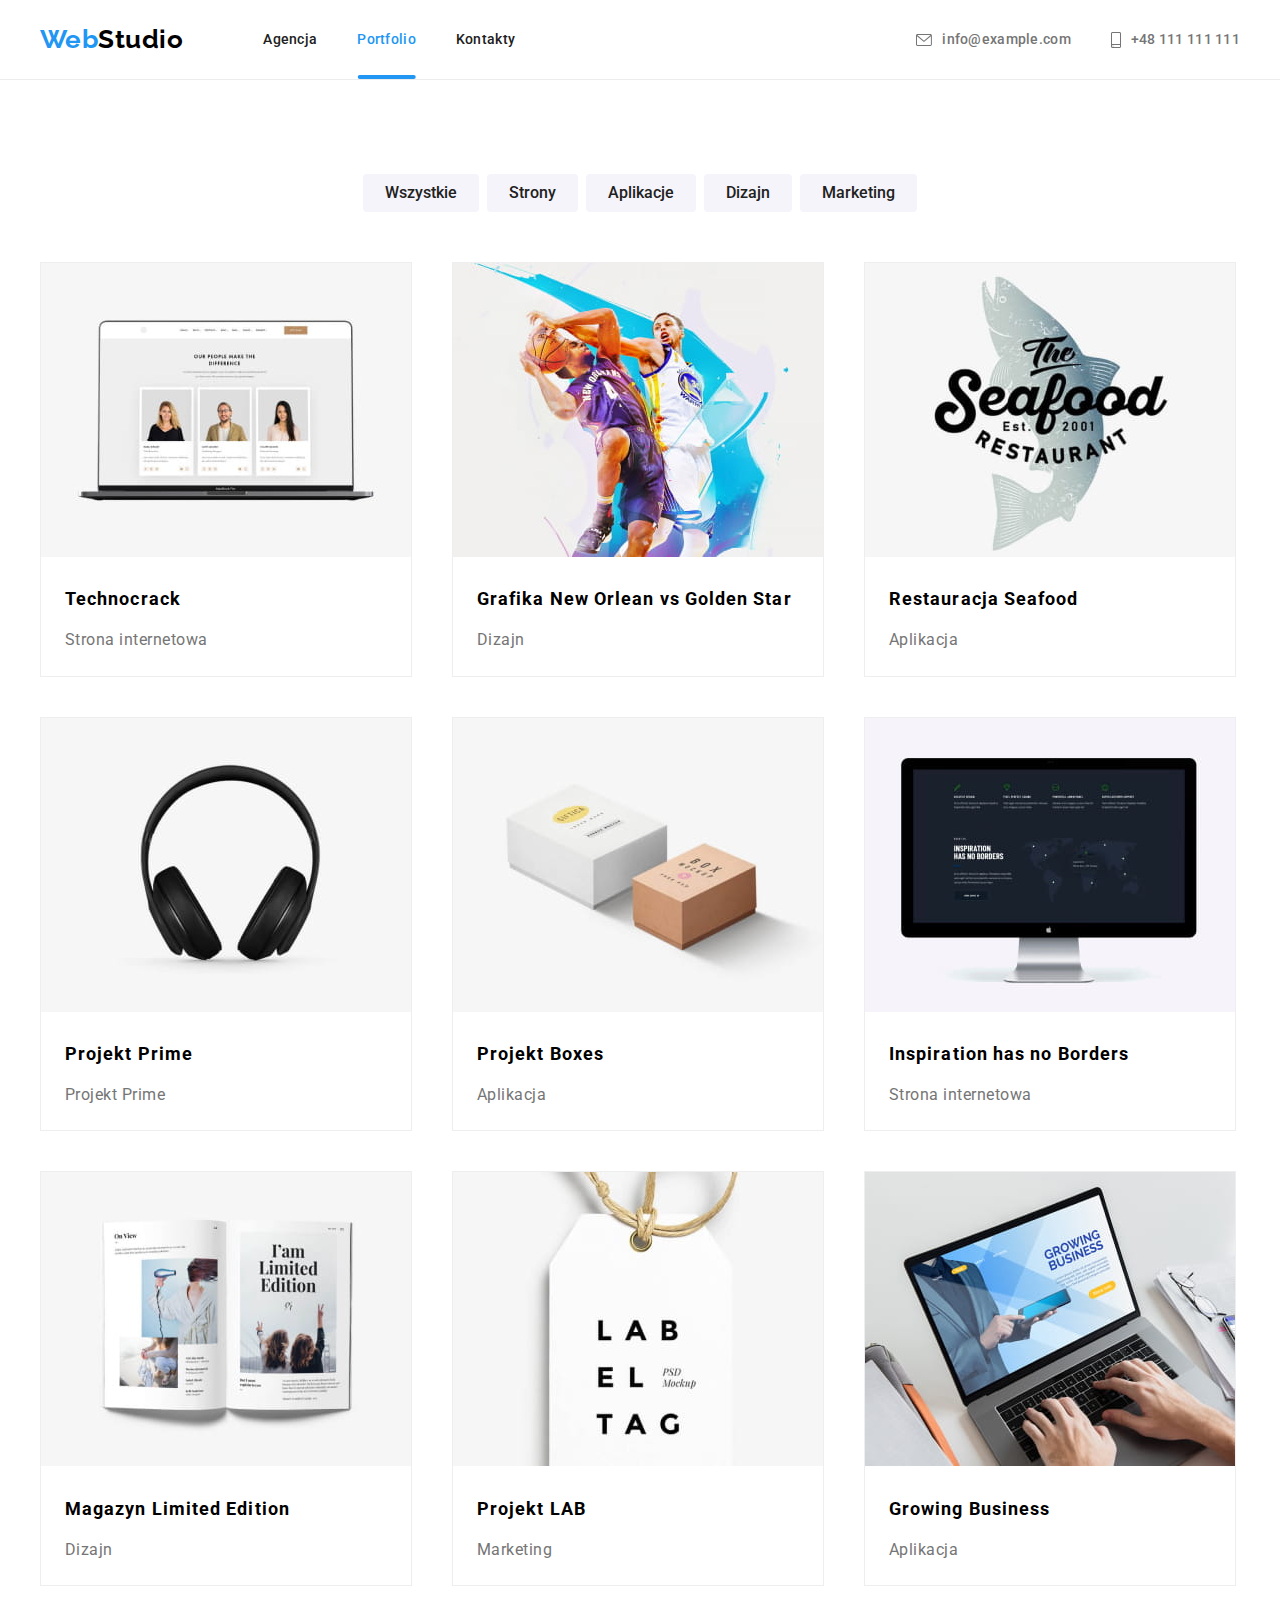
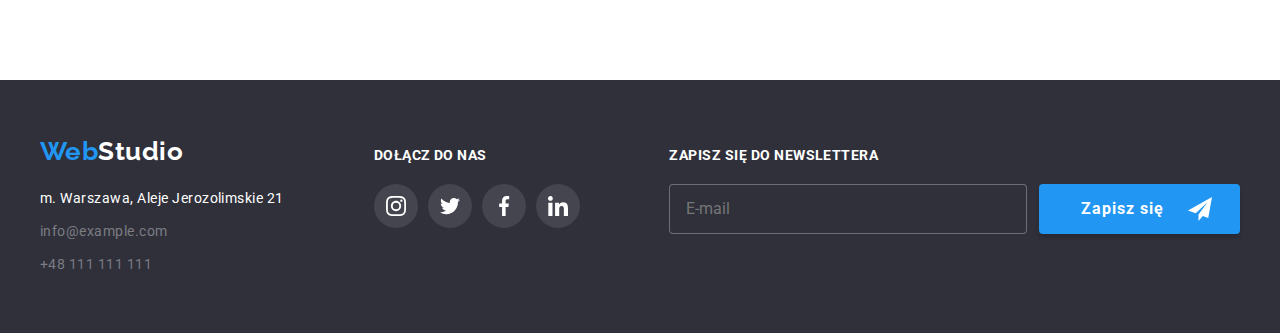
==== portfolio.html @ 1d3eb3fa "Update portfolio.html" ====
<!DOCTYPE html>
<html lang="pl">
  <head>
    <meta charset="UTF-8" />
    <meta http-equiv="X-UA-Compatible" content="IE=edge" />
    <meta name="viewport" content="width=device-width, initial-scale=1.0" />
    <meta name="description" content="Zadanie domowe studentów #2" />
    <link rel="preconnect" href="https://fonts.googleapis.com" />
    <link rel="preconnect" href="https://fonts.gstatic.com" crossorigin />
    <link
      href="https://fonts.googleapis.com/css2?family=Raleway:wght@700&family=Roboto:wght@400;500;700;900&display=swap"
      rel="stylesheet"
    />
    <link rel="stylesheet" href="./css/modern-normalize.min.css" />
    <link rel="stylesheet" href="./css/styles.css" />
    <title>WebStudio - portfolio</title>
  </head>
  <body>
    <!-- logo, menu, contacts -->
    <header>
      <div class="container header">
        <nav class="header__nav">
          <a href="./index.html" class="logo">Web<span class="logo--dark">Studio</span></a>
          <ul class="header__menu">
            <li>
              <a class="header__link" href="./index.html">Agencja</a>
            </li>
            <li>
              <a class="header__link--active" href="#">Portfolio</a>
            </li>
            <li>
              <a class="header__link" href="./">Kontakty</a>
            </li>
          </ul>
        </nav>
        <ul class="header__contacts">
          <li>
            <a class="contact" href="mailto:example@gmail.com">
              <svg class="contact__icon" width="16" height="12">
                <use href="./images/icons.svg#icon-envelope"></use>
              </svg>
              info@example.com
            </a>
          </li>
          <li>
            <a class="contact" href="tel:+48111111111">
              <svg class="contact__icon" width="10" height="16">
                <use href="./images/icons.svg#icon-smartphone"></use>
              </svg>
              +48 111 111 111
            </a>
          </li>
        </ul>
      </div>
    </header>
    <!-- achievements -->
    <main class="top-line">
      <!-- selection buttons -->
      <section class="section">
        <div class="container">
          <ul class="selection-btns">
            <li><button class="btn-filter" type="button">Wszystkie</button></li>
            <li><button class="btn-filter" type="button">Strony</button></li>
            <li><button class="btn-filter" type="button">Aplikacje</button></li>
            <li><button class="btn-filter" type="button">Dizajn</button></li>
            <li><button class="btn-filter" type="button">Marketing</button></li>
          </ul>
          <!-- achievements -->
          <ul class="achievements">
            <li class="achieve-card">
              <div class="achieve-box">
                <article class="achieve-overlay achieve-overlay-text">
                  Technocrack jest popularną platformą wykorzystywaną do rozpowszechniania
                  koronawirusa. Firmy wykorzystują tę platformę do celów szpiegowskich i ataków na
                  niezabezpieczone serwery konkurencji
                </article>
              </div>
              <img
                src="./images/project_01.jpg"
                alt="Technocrack - website"
                width="370"
                height="294"
              />
              <h3>Technocrack</h3>
              <p>Strona internetowa</p>
            </li>
            <li class="achieve-card">
              <div class="achieve-box">
                <article class="achieve-overlay achieve-overlay-text">
                  Technocrack jest popularną platformą wykorzystywaną do rozpowszechniania
                  koronawirusa. Firmy wykorzystują tę platformę do celów szpiegowskich i ataków na
                  niezabezpieczone serwery konkurencji
                </article>
              </div>
              <img
                src="./images/project_02.jpg"
                alt="New Orlean vs Golden Star - design"
                width="370"
                height="294"
              />
              <h3>Grafika New Orlean vs Golden Star</h3>
              <p>Dizajn</p>
            </li>
            <li class="achieve-card">
              <div class="achieve-box">
                <article class="achieve-overlay achieve-overlay-text">
                  Technocrack jest popularną platformą wykorzystywaną do rozpowszechniania
                  koronawirusa. Firmy wykorzystują tę platformę do celów szpiegowskich i ataków na
                  niezabezpieczone serwery konkurencji
                </article>
              </div>
              <img
                src="./images/project_03.jpg"
                alt="Seafood Restaurant - application"
                width="370"
                height="294"
              />
              <h3>Restauracja Seafood</h3>
              <p>Aplikacja</p>
            </li>
            <li class="achieve-card">
              <div class="achieve-box">
                <article class="achieve-overlay achieve-overlay-text">
                  Technocrack jest popularną platformą wykorzystywaną do rozpowszechniania
                  koronawirusa. Firmy wykorzystują tę platformę do celów szpiegowskich i ataków na
                  niezabezpieczone serwery konkurencji
                </article>
              </div>
              <img src="./images/project_04.jpg" alt="Project Prime" width="370" height="294" />
              <h3>Projekt Prime</h3>
              <p>Projekt Prime</p>
            </li>
            <li class="achieve-card">
              <div class="achieve-box">
                <article class="achieve-overlay achieve-overlay-text">
                  Technocrack jest popularną platformą wykorzystywaną do rozpowszechniania
                  koronawirusa. Firmy wykorzystują tę platformę do celów szpiegowskich i ataków na
                  niezabezpieczone serwery konkurencji
                </article>
              </div>
              <img
                src="./images/project_05.jpg"
                alt="Project Boxes - application"
                width="370"
                height="294"
              />
              <h3>Projekt Boxes</h3>
              <p>Aplikacja</p>
            </li>
            <li class="achieve-card">
              <div class="achieve-box">
                <article class="achieve-overlay achieve-overlay-text">
                  Technocrack jest popularną platformą wykorzystywaną do rozpowszechniania
                  koronawirusa. Firmy wykorzystują tę platformę do celów szpiegowskich i ataków na
                  niezabezpieczone serwery konkurencji
                </article>
              </div>
              <img
                src="./images/project_06.jpg"
                alt="Inspiration has no Borders - website"
                width="370"
                height="294"
              />
              <h3>Inspiration has no Borders</h3>
              <p>Strona internetowa</p>
            </li>
            <li class="achieve-card">
              <div class="achieve-box">
                <article class="achieve-overlay achieve-overlay-text">
                  Technocrack jest popularną platformą wykorzystywaną do rozpowszechniania
                  koronawirusa. Firmy wykorzystują tę platformę do celów szpiegowskich i ataków na
                  niezabezpieczone serwery konkurencji
                </article>
              </div>
              <img
                src="./images/project_07.jpg"
                alt="Limited Edition Magazine - design"
                width="370"
                height="294"
              />
              <h3>Magazyn Limited Edition</h3>
              <p>Dizajn</p>
            </li>
            <li class="achieve-card">
              <div class="achieve-box">
                <article class="achieve-overlay achieve-overlay-text">
                  Technocrack jest popularną platformą wykorzystywaną do rozpowszechniania
                  koronawirusa. Firmy wykorzystują tę platformę do celów szpiegowskich i ataków na
                  niezabezpieczone serwery konkurencji
                </article>
              </div>
              <img
                src="./images/project_08.jpg"
                alt="Project LAB - marketing"
                width="370"
                height="294"
              />
              <h3>Projekt LAB</h3>
              <p>Marketing</p>
            </li>
            <li class="achieve-card">
              <div class="achieve-box">
                <article class="achieve-overlay achieve-overlay-text">
                  Technocrack jest popularną platformą wykorzystywaną do rozpowszechniania
                  koronawirusa. Firmy wykorzystują tę platformę do celów szpiegowskich i ataków na
                  niezabezpieczone serwery konkurencji
                </article>
              </div>
              <img
                src="./images/project_09.jpg"
                alt="Growing Business - application"
                width="370"
                height="294"
              />
              <h3>Growing Business</h3>
              <p>Aplikacja</p>
            </li>
          </ul>
        </div>
      </section>
    </main>
    <!-- footer -->
    <footer class="dark-bg">
      <div class="container footer-wrapper">
        <div>
          <a href="./index.html" class="logo">Web<span class="logo--light">Studio</span></a>
          <address>
            <ul class="addr">
              <li>m. Warszawa, Aleje Jerozolimskie 21</li>
              <li>
                <a href="mailto:example@gmail.com"
                  ><span style="color: #ffffff60">info@example.com</span></a
                >
              </li>
              <li>
                <a href="tel:+48111111111"><span style="color: #ffffff60">+48 111 111 111</span></a>
              </li>
            </ul>
          </address>
        </div>
        <div>
          <h3>Dołącz do nas</h3>
          <ul class="footer-social">
            <li>
              <svg class="footer-icon-social" width="44" height="44" viewBox="0 0 20 32">
                <use href="./images/icons.svg#icon-instagram" />
              </svg>
            </li>
            <li>
              <svg class="footer-icon-social" width="44" height="44" viewBox="0 0 20 32">
                <use href="./images/icons.svg#icon-twitter" />
              </svg>
            </li>
            <li>
              <svg class="footer-icon-social" width="44" height="44" viewBox="0 0 20 32">
                <use href="./images/icons.svg#icon-facebook" />
              </svg>
            </li>
            <li>
              <svg class="footer-icon-social" width="44" height="44" viewBox="0 0 20 32">
                <use href="./images/icons.svg#icon-linkedin" />
              </svg>
            </li>
          </ul>
        </div>
        <div>
          <h3>Zapisz się do newslettera</h3>
          <form name="nslt_form" autocomplete="off" class="footer-nslt" novalidate>
            <label>
              <input type="email" class="footer-nslt-inp" placeholder="E-mail" />
            </label>
            <button type="submit" class="btn-nslt">
              Zapisz się
              <svg class="footer-icon-send" width="24" height="24">
                <use href="./images/icons.svg#icon-send" />
              </svg>
            </button>
          </form>
        </div>
      </div>
    </footer>
    <script src="./js/modal.js"></script>
  </body>
</html>
---- css/styles.css ----
/* pseudoclass :root global variables */

:root {
  --color-primary: #212121;
  --color-secondary: #2196f3;
  --color-tertiary: #afb1b8;
  --color-light: #ffffff;
  --color-medium: #757575;
  --color-dark: #000000;
  --color-border-primary: #ececec;
  --color-bgcolor-light: #f5f4fa;
  --color-bgcolor-dark: #2f303a;
  --hover-transition: 250ms cubic-bezier(0.4, 0, 0.2, 1);
  --active-transition: 100ms cubic-bezier(0.4, 0, 0.2, 1);
  --shadow-transition: box-shadow 0.15s ease-in;
  --font-family-primary: 'Roboto', sans-serif;
  --font-family-secondary: 'Raleway', sans-serif;
}
* {
  margin: 0;
}
ul {
  list-style: none;
  padding-inline-start: 0px;
}
a {
  text-decoration: none;
  color: var(--color-secondary);
}
p {
  color: var(--color-medium);
}
body {
  font-family: var(--font-family-primary);
  background-color: var(--color-light);
  letter-spacing: 0.03em;
}
input {
  border: none;
  outline: none;
}

.container {
  max-width: 1200px;
  width: 100%;
  margin: 0 auto;
}
.section {
  padding: 94px 0;
}
.section h2 {
  font-family: var(--font-family-primary);
  font-size: 36px;
  font-weight: 700;
  line-height: 1.2;
  text-align: center;
}

/* header */

.header {
  display: flex;
  align-items: center;
  justify-content: space-between;
  padding: 24px 0; /* calculated padding */
}
.header__nav {
  display: flex;
  align-items: center; /* needed for centering 'nav' items to 'logo' */
  background-color: var(--color-light);
}
.logo {
  font-family: var(--font-family-secondary), sans-serif;
  padding-right: 80px;
  font-size: 26px;
  font-weight: 700;
  line-height: 1.2;
}
.logo--light {
  color: var(--color-light);
}
.logo--dark {
  color: var(--color-dark);
}
.header__menu {
  display: flex;
  gap: 40px;
}
.header__link,
.header__link--active {
  position: relative;
  padding-bottom: 32px;
  color: var(--color-primary);
  transition: var(--hover-transition);
}
.header__link--active {
  color: var(--color-secondary);
}
.header__link::after,
.header__link--active::after {
  content: '';
  position: absolute;
  width: 0;
  height: 4px;
  left: 50%;
  bottom: 0;
  background-color: var(--color-secondary);
  border-radius: 2px;
  transform: translate(-50%, 0);
  transition: var(--hover-transition);
}
.header__link:hover,
.header__link:focus,
.contact:hover {
  color: var(--color-secondary);
  fill: currentColor;
}
.header__link:hover::after,
.header__link:focus::after {
  width: 100%;
}
.header__link--active::after {
  width: 100%;
  transition-property: none;
}
.header__contacts {
  display: flex;
  gap: 40px;
}
.contact {
  display: flex;
  align-items: center;
  color: var(--color-medium);
  fill: currentColor;
  transition: var(--hover-transition);
}
.contact__icon {
  margin-right: 10px;
}
.header__menu,
.header__contacts {
  font-size: 14px;
  font-weight: 500;
  line-height: 1.2;
  letter-spacing: 0.02em;
}

/* main */

.top-line {
  border-top: 1px solid var(--color-border-primary);
}
.section-slogan {
  padding: 200px 0;
  text-align: center;
  background-image: linear-gradient(rgba(47, 48, 58, 0.4), rgba(47, 48, 58, 0.4)),
    url('../images/team.jpg');
  background-repeat: no-repeat;
  background-position: 50% 50%;
  background-color: var(--color-bgcolor-dark);
}
.section-slogan h1 {
  font-family: var(--font-family-primary);
  font-size: 44px;
  font-weight: 900;
  line-height: 1.36;
  letter-spacing: 0.06em;
  color: var(--color-light);
  text-transform: uppercase;
}
.btn-slogan,
.btn-nslt,
.data-subm-btn {
  cursor: pointer;
  color: var(--color-light);
  background-color: var(--color-secondary);
  font-weight: 700;
  line-height: 1.9;
  letter-spacing: 0.06em;
  border: none;
  box-shadow: 0px 4px 4px rgba(0, 0, 0, 0.15);
  border-radius: 4px;
}
.btn-slogan {
  padding: 10px 41px;
  margin-top: 30px;
}
.section-infos {
  padding-bottom: 0;
}
.infos {
  display: flex;
  gap: 30px;
}
.rect-infos {
  display: inline-flex;
  align-items: center;
  justify-content: center;
  width: 270px;
  height: 120px;
  background-color: var(--color-bgcolor-light);
  border-radius: 4px;
  margin-bottom: 30px;
}
.icon-infos {
  width: 70px;
  height: 70px;
}
.infos h3 {
  font-family: var(--font-family-primary);
  font-size: 14px;
  font-weight: 700;
  line-height: 1.1;
  text-transform: uppercase;
}
.infos p {
  font-size: 14px;
  line-height: 1.7;
  padding-top: 10px;
}
.activities,
.customers {
  display: flex;
  justify-content: space-between;
  padding-top: 50px;
}
.activ-img {
  position: relative;
  display: inline-flex;
}
.activ-img-title {
  position: absolute;
  left: 0;
  right: 0;
  bottom: 0;
  background-color: rgba(47, 48, 58, 0.8);
  padding: 27px 82px;
}
.activ-img-title h3 {
  font-family: var(--font-family-primary);
  font-size: 14px;
  font-weight: 700;
  line-height: 1.1;
  color: var(--color-light);
  text-align: center;
  text-transform: uppercase;
}
.section-team {
  background-color: var(--color-bgcolor-light);
}
.team {
  display: flex;
  justify-content: space-between;
  line-height: 1.2;
  text-align: center;
  padding-top: 50px;
}
.team-card {
  height: 428px;
  background-color: var(--color-light);
  box-shadow: 0px 1px 3px rgba(0, 0, 0, 0.12), 0px 1px 1px rgba(0, 0, 0, 0.14),
    0px 2px 1px rgba(0, 0, 0, 0.2);
  border-radius: 0px 0px 4px 4px;
}
.team h3 {
  font-weight: 500;
  line-height: 1.2;
  padding-top: 30px;
  text-transform: none;
}
.team p {
  padding-top: 10px;
}
.team-social {
  display: flex;
  align-items: center;
  justify-content: space-between;
  padding: 16px 32px 30px 32px;
}
.icon-social {
  cursor: pointer;
  fill: var(--color-tertiary);
  padding: 6px;
  border-radius: 50%;
  transition: var(--hover-transition);
}
.icon-social:hover {
  fill: var(--color-light);
  background-color: var(--color-secondary);
}
.rect-c {
  cursor: pointer;
  display: flex;
  align-items: center;
  width: 170px;
  height: 92px;
  border: 1px solid var(--color-tertiary);
  border-radius: 4px;
  background: var(--color-light);
  transition: var(--hover-transition);
}
.rect-c:hover,
.rect-c:focus {
  border-color: var(--color-secondary);
}
.icon-customer {
  padding-top: 2px;
  fill: var(--color-tertiary);
  transition: var(--hover-transition);
}
.icon-customer:hover,
.icon-customer:focus {
  fill: var(--color-secondary);
}
.dark-bg {
  padding: 56px 0;
  background-color: var(--color-bgcolor-dark);
}
/* footer */
.footer-wrapper {
  display: flex;
  justify-content: space-between;
}
.footer-wrapper h3 {
  font-family: var(--font-family-primary);
  font-size: 14px;
  font-weight: 700;
  line-height: 1.1;
  text-transform: uppercase;
  color: var(--color-light);
  padding-top: 12px;
}
.addr {
  color: var(--color-light);
  font-size: 14px;
  line-height: 1.7;
  font-style: normal;
  padding-top: 11px;
}
.addr li {
  padding-top: 9px;
}
.footer-social {
  display: flex;
  align-items: center;
  justify-content: space-between;
  padding-top: 20px;
  gap: 10px;
}
.footer-icon-social {
  cursor: pointer;
  fill: var(--color-light);
  background-color: rgba(255, 255, 255, 0.1);
  padding: 6px;
  border-radius: 50%;
  transition: var(--hover-transition);
}
.footer-icon-social:hover {
  fill: var(--color-light);
  background-color: var(--color-secondary);
}
.footer-nslt {
  display: inline-flex;
  align-items: center;
  justify-content: space-between;
  padding-top: 20px;
  gap: 12px;
}
.footer-nslt-inp {
  line-height: 1.3;
  color: rgba(255, 255, 255, 0.6);
  width: 358px; /* should be 369px for proper aligning in my project */
  height: 50px;
  padding-left: 16px;
  background-color: var(--color-bgcolor-dark);
  border: 1px solid rgba(255, 255, 255, 0.3);
  border-radius: 4px;
}
.footer-nslt-inp:focus {
  outline: none;
  border-color: rgba(255, 255, 255, 0.3);
}
.btn-nslt {
  display: inline-flex;
  flex-shrink: 0;
  align-items: center;
  justify-content: space-between;
  padding: 10px 28px 10px 42px;
  fill: var(--color-light);
}
.footer-icon-send {
  margin-left: 24px;
}
/* modal window */
.modal-backdrop {
  position: fixed;
  left: 0;
  top: 0;
  width: 100%;
  height: 100%;
  background-color: rgba(0, 0, 0, 0.2);
}
.modal-content {
  position: absolute;
  display: flex;
  top: 50%;
  left: 50%;
  width: 528px;
  min-height: 581px;
  background-color: var(--color-light);
  box-shadow: 0px 1px 3px rgba(0, 0, 0, 0.12), 0px 1px 1px rgba(0, 0, 0, 0.14),
    0px 2px 1px rgba(0, 0, 0, 0.2);
  border-radius: 4px;
  transform: translate(-50%, -50%);
}
.btn-modal-close {
  position: absolute;
  cursor: pointer;
  top: 8px;
  right: 8px;
  width: 30px;
  height: 30px;
  padding-top: 2px;
  border: 1px solid rgba(0, 0, 0, 0.1);
  border-radius: 50%;
  background-color: var(--color-light);
  fill: var(--color-dark);
  transition: var(--hover-transition);
}
.btn-modal-close:hover,
.btn-modal-close:focus {
  border-color: rgba(33, 150, 243, 0.2);
  fill: var(--color-secondary);
}
.is-hidden {
  opacity: 0;
  visibility: hidden;
  pointer-events: none;
}
/* form in modal */
.form-wrapper {
  width: 448px;
  margin: 2px 40px;
  padding: 32px 0;
  text-align: center;
}
.form-wrapper h4 {
  font-size: 20px;
  font-weight: 700;
  letter-spacing: 1.8;
  text-align: center;
  padding-bottom: 12px;
  color: var(--color-dark);
}
.form-label-box {
  display: flex;
  flex-direction: column;
  font-size: 12px;
  line-height: 1.2;
  letter-spacing: 0.01em;
  text-align: left;
  color: var(--color-medium);
  outline: none;
}
.data-label {
  display: inline-flex;
  align-items: center;
  padding: 11px 15px;
  margin: 4px 0 10px;
  border: 1px solid rgba(33, 33, 33, 0.2);
  border-radius: 4px;
}
.data-label,
.data-input {
  width: 448px;
}
.data-label:hover,
.data-comment:hover {
  border-color: var(--color-secondary);
  fill: var(--color-secondary);
  transition: var(--hover-transition);
}
.data-label:focus-within,
.data-input:focus-within,
.data-comment:focus {
  border-color: var(--color-secondary);
  fill: var(--color-secondary);
  transition: var(--hover-transition);
}
.data-input-icon {
  margin-right: 15px;
}
.form-p-label {
  text-align: left;
  padding-bottom: 12px;
  color: var(--color-medium);
}
.data-comment {
  resize: none;
  margin: 5px 0;
  padding: 12px 15px;
  border: 1px solid rgba(33, 33, 33, 0.2);
  border-radius: 4px;
}
.data-comment::placeholder {
  color: var(--color-medium);
  opacity: 0.5;
}
.data-checkbox-label {
  display: inline-flex;
  align-items: center;
  column-gap: 0.4rem;
  margin-top: 15px;
}
.data-checkbox-container {
  position: relative;
  display: inline-flex;
  flex: 0 0 auto;
  width: 16px;
  height: 16px;
  border-radius: 2px;
  transition: var(--shadow-transition);
}
.data-checkbox-input {
  position: absolute;
  width: 100%;
  height: 100%;
  clip: rect(1px 1px 1px 1px);
}
.data-checkbox {
  display: block;
  width: 100%;
  background-color: var(--color-light);
  border: 1px solid var(--color-medium);
  border-radius: 2px;
  cursor: pointer;
}
.data-checkbox-input:checked + .data-checkbox {
  border-color: var(--color-secondary);
  background-color: var(--color-secondary);
}
.data-checkbox-input:checked + .data-checkbox::after {
  border-color: var(--color-light);
}
.data-checkbox::after {
  content: '';
  position: absolute;
  display: block;
  left: 4px;
  top: 3px;
  width: 55%;
  height: 40%;
  transform: rotate(-52deg);
  border-width: 0 0 2px 2px;
  border-style: solid;
  border-color: transparent;
}
.data-checkbox:hover {
  box-shadow: 0 0 3px var(--color-medium);
  border-color: var(--color-secondary);
}
.data-agree {
  font-size: 14px;
  line-height: 1.7;
  margin-top: 3px;
  color: var(--color-medium);
}
.data-a {
  text-decoration: underline;
}
.data-subm-btn {
  width: 200px;
  text-align: center;
  padding: 10px 41px;
  margin-top: 30px;
}
.data-subm-btn:active {
  transform: translateY(4px) scale(0.98);
  box-shadow: 0px 2px 2px rgba(0, 0, 0, 0.15);
  transition: var(--active-transition);
}
/* portfolio */
.selection-btns {
  display: flex;
  justify-content: center;
  gap: 8px;
  padding-bottom: 50px;
}
.btn-filter {
  cursor: pointer;
  color: var(--color-primary);
  background-color: var(--color-bgcolor-light);
  font-weight: 500;
  line-height: 1.6;
  padding: 6px 22px;
  border: none;
  border-radius: 4px;
  transition: var(--hover-transition);
}
.btn-filter:hover,
.btn-filter:focus {
  color: var(--color-light);
  background-color: var(--color-secondary);
  box-shadow: 0px 3px 1px rgba(0, 0, 0, 0.1), 0px 1px 2px rgba(0, 0, 0, 0.08),
    0px 2px 2px rgba(0, 0, 0, 0.12);
}
.achievements {
  display: flex;
  flex-wrap: wrap;
  gap: 40px;
}
.achieve-card {
  position: relative;
  cursor: pointer;
  border: 1px solid #eeeeee;
  transition: var(--hover-transition);
}
.achieve-card:hover,
.achieve-card:focus {
  box-shadow: 0px 1px 1px rgba(0, 0, 0, 0.12), 0px 4px 4px rgba(0, 0, 0, 0.06),
    1px 4px 6px rgba(0, 0, 0, 0.16);
}
.achieve-card h3 {
  font-size: 18px;
  font-weight: 700;
  line-height: 2;
  letter-spacing: 0.06em;
  padding: 20px 24px 4px;
}
.achieve-card p {
  line-height: 1.9;
  padding: 4px 24px 20px;
}
.achieve-box {
  position: absolute;
  width: 370px;
  height: 294px;
  overflow: hidden;
}
.achieve-overlay {
  position: absolute;
  top: 0;
  left: 0;
  width: 100%;
  height: 100%;
  background-color: rgba(33, 150, 243, 0.9);
  transform: translateY(100%);
  transition: var(--hover-transition);
}
.achieve-overlay-text {
  font-size: 18px;
  font-weight: 400;
  line-height: 1.6;
  color: var(--color-light);
  padding: 49px 45px 49px 24px;
}
.achieve-card:hover .achieve-overlay {
  transform: translateY(0);
}
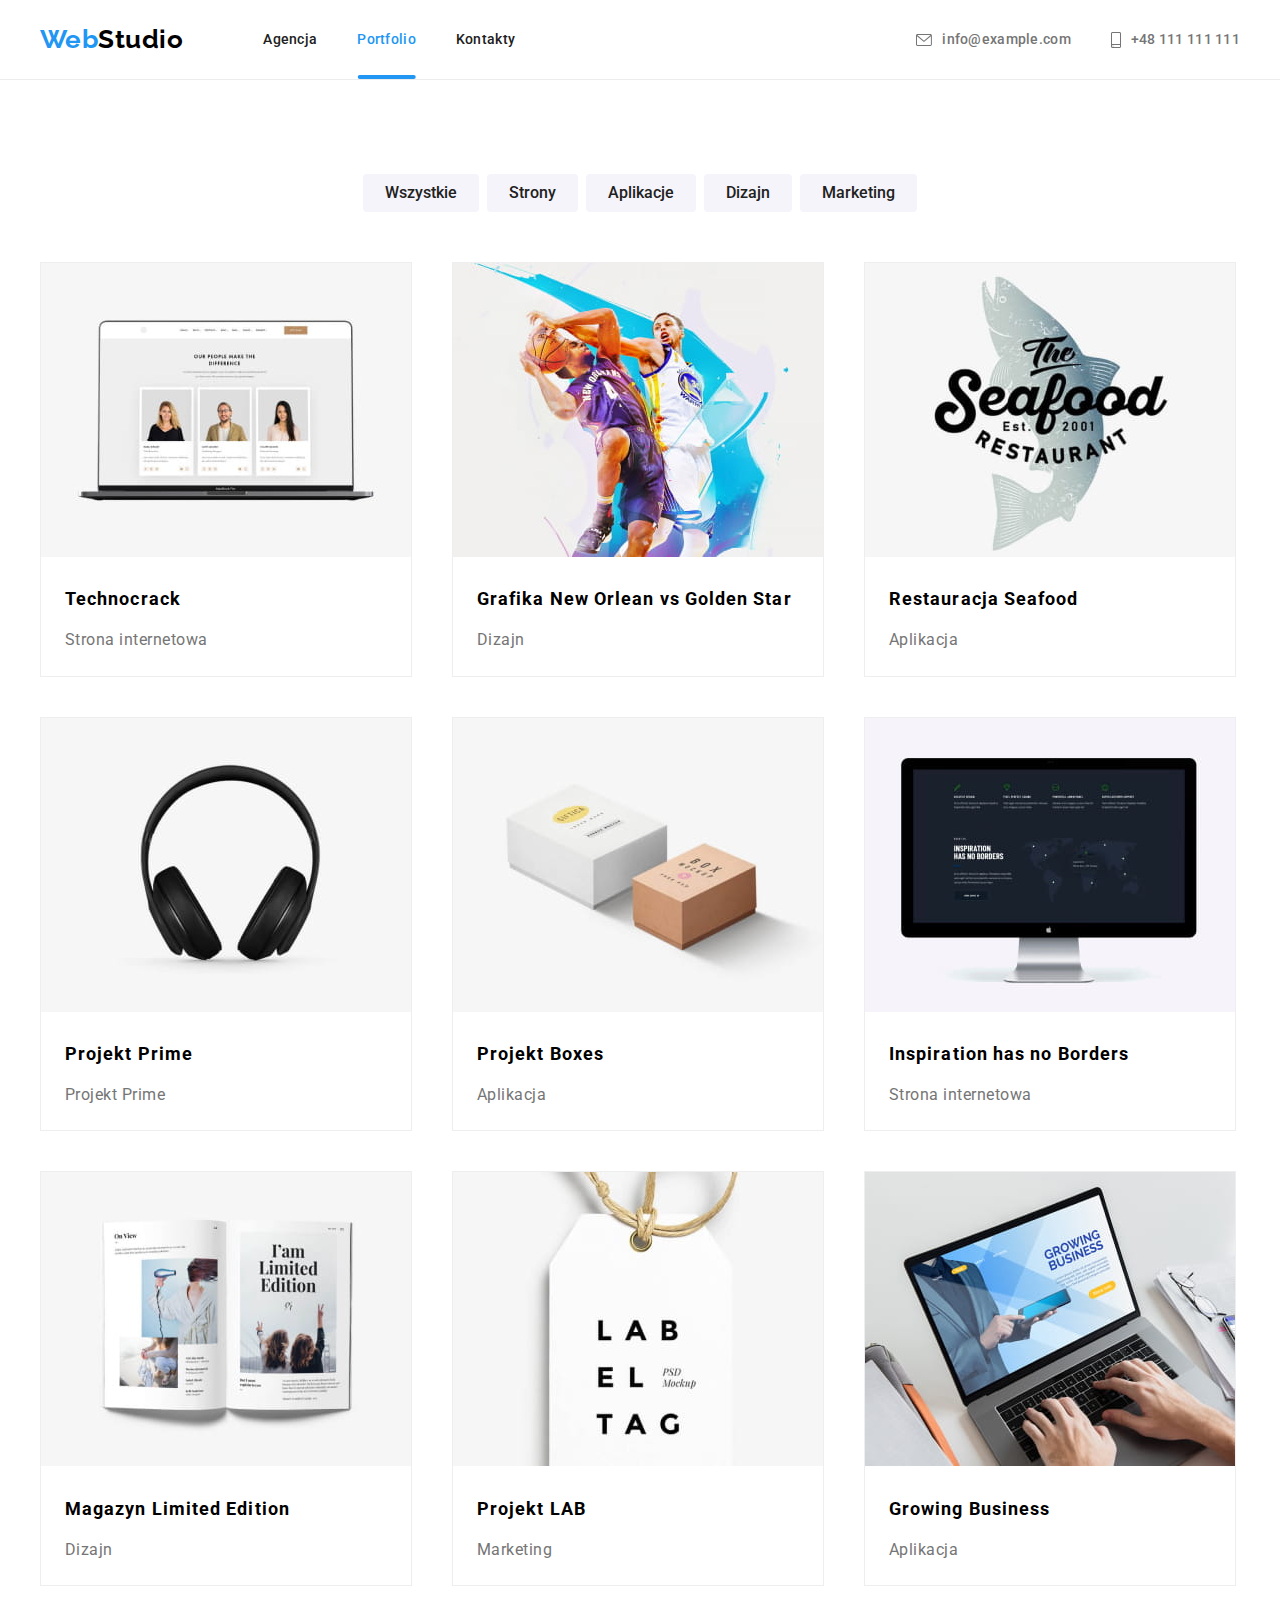
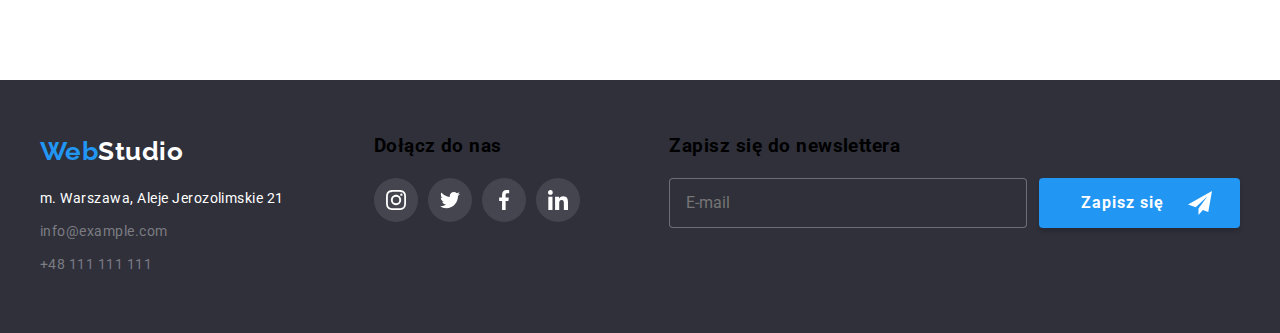
==== commit 9af0c62c: "BEM <h3> "portfolio.hrml" revision" ====
--- a/portfolio.html
+++ b/portfolio.html
@@ -18,22 +18,22 @@
   <body>
     <!-- logo, menu, contacts -->
     <header>
-      <div class="container header">
-        <nav class="header__nav">
+      <div class="container page-header">
+        <nav class="page-header__nav">
           <a href="./index.html" class="logo">Web<span class="logo--dark">Studio</span></a>
-          <ul class="header__menu">
-            <li>
-              <a class="header__link" href="./index.html">Agencja</a>
-            </li>
-            <li>
-              <a class="header__link--active" href="#">Portfolio</a>
-            </li>
-            <li>
-              <a class="header__link" href="./">Kontakty</a>
+          <ul class="page-header__menu">
+            <li>
+              <a class="page-header__link" href="./index.html">Agencja</a>
+            </li>
+            <li>
+              <a class="page-header__link--active" href="#">Portfolio</a>
+            </li>
+            <li>
+              <a class="page-header__link" href="#">Kontakty</a>
             </li>
           </ul>
         </nav>
-        <ul class="header__contacts">
+        <ul class="page-header__contacts">
           <li>
             <a class="contact" href="mailto:example@gmail.com">
               <svg class="contact__icon" width="16" height="12">
@@ -58,161 +58,161 @@
       <!-- selection buttons -->
       <section class="section">
         <div class="container">
-          <ul class="selection-btns">
-            <li><button class="btn-filter" type="button">Wszystkie</button></li>
-            <li><button class="btn-filter" type="button">Strony</button></li>
-            <li><button class="btn-filter" type="button">Aplikacje</button></li>
-            <li><button class="btn-filter" type="button">Dizajn</button></li>
-            <li><button class="btn-filter" type="button">Marketing</button></li>
+          <ul class="buttons">
+            <li><button class="buttons__filter" type="button">Wszystkie</button></li>
+            <li><button class="buttons__filter" type="button">Strony</button></li>
+            <li><button class="buttons__filter" type="button">Aplikacje</button></li>
+            <li><button class="buttons__filter" type="button">Dizajn</button></li>
+            <li><button class="buttons__filter" type="button">Marketing</button></li>
           </ul>
           <!-- achievements -->
           <ul class="achievements">
-            <li class="achieve-card">
-              <div class="achieve-box">
-                <article class="achieve-overlay achieve-overlay-text">
-                  Technocrack jest popularną platformą wykorzystywaną do rozpowszechniania
-                  koronawirusa. Firmy wykorzystują tę platformę do celów szpiegowskich i ataków na
-                  niezabezpieczone serwery konkurencji
-                </article>
-              </div>
+            <li class="achievements__card">
+              <figure class="achievements__box">
+                <figcaption class="achievements__overlay achievements__text">
+                  Technocrack jest popularną platformą wykorzystywaną do rozpowszechniania
+                  koronawirusa. Firmy wykorzystują tę platformę do celów szpiegowskich i ataków na
+                  niezabezpieczone serwery konkurencji
+                </figcaption>
+              </figure>
               <img
                 src="./images/project_01.jpg"
                 alt="Technocrack - website"
                 width="370"
                 height="294"
               />
-              <h3>Technocrack</h3>
+              <h3 class="achievements__title">Technocrack</h3>
               <p>Strona internetowa</p>
             </li>
-            <li class="achieve-card">
-              <div class="achieve-box">
-                <article class="achieve-overlay achieve-overlay-text">
-                  Technocrack jest popularną platformą wykorzystywaną do rozpowszechniania
-                  koronawirusa. Firmy wykorzystują tę platformę do celów szpiegowskich i ataków na
-                  niezabezpieczone serwery konkurencji
-                </article>
-              </div>
+            <li class="achievements__card">
+              <figure class="achievements__box">
+                <figcaption class="achievements__overlay achievements__text">
+                  Technocrack jest popularną platformą wykorzystywaną do rozpowszechniania
+                  koronawirusa. Firmy wykorzystują tę platformę do celów szpiegowskich i ataków na
+                  niezabezpieczone serwery konkurencji
+                </figcaption>
+              </figure>
               <img
                 src="./images/project_02.jpg"
                 alt="New Orlean vs Golden Star - design"
                 width="370"
                 height="294"
               />
-              <h3>Grafika New Orlean vs Golden Star</h3>
+              <h3 class="achievements__title">Grafika New Orlean vs Golden Star</h3>
               <p>Dizajn</p>
             </li>
-            <li class="achieve-card">
-              <div class="achieve-box">
-                <article class="achieve-overlay achieve-overlay-text">
-                  Technocrack jest popularną platformą wykorzystywaną do rozpowszechniania
-                  koronawirusa. Firmy wykorzystują tę platformę do celów szpiegowskich i ataków na
-                  niezabezpieczone serwery konkurencji
-                </article>
-              </div>
+            <li class="achievements__card">
+              <figure class="achievements__box">
+                <figcaption class="achievements__overlay achievements__text">
+                  Technocrack jest popularną platformą wykorzystywaną do rozpowszechniania
+                  koronawirusa. Firmy wykorzystują tę platformę do celów szpiegowskich i ataków na
+                  niezabezpieczone serwery konkurencji
+                </figcaption>
+              </figure>
               <img
                 src="./images/project_03.jpg"
                 alt="Seafood Restaurant - application"
                 width="370"
                 height="294"
               />
-              <h3>Restauracja Seafood</h3>
+              <h3 class="achievements__title">Restauracja Seafood</h3>
               <p>Aplikacja</p>
             </li>
-            <li class="achieve-card">
-              <div class="achieve-box">
-                <article class="achieve-overlay achieve-overlay-text">
-                  Technocrack jest popularną platformą wykorzystywaną do rozpowszechniania
-                  koronawirusa. Firmy wykorzystują tę platformę do celów szpiegowskich i ataków na
-                  niezabezpieczone serwery konkurencji
-                </article>
-              </div>
+            <li class="achievements__card">
+              <figure class="achievements__box">
+                <figcaption class="achievements__overlay achievements__text">
+                  Technocrack jest popularną platformą wykorzystywaną do rozpowszechniania
+                  koronawirusa. Firmy wykorzystują tę platformę do celów szpiegowskich i ataków na
+                  niezabezpieczone serwery konkurencji
+                </figcaption>
+              </figure>
               <img src="./images/project_04.jpg" alt="Project Prime" width="370" height="294" />
-              <h3>Projekt Prime</h3>
+              <h3 class="achievements__title">Projekt Prime</h3>
               <p>Projekt Prime</p>
             </li>
-            <li class="achieve-card">
-              <div class="achieve-box">
-                <article class="achieve-overlay achieve-overlay-text">
-                  Technocrack jest popularną platformą wykorzystywaną do rozpowszechniania
-                  koronawirusa. Firmy wykorzystują tę platformę do celów szpiegowskich i ataków na
-                  niezabezpieczone serwery konkurencji
-                </article>
-              </div>
+            <li class="achievements__card">
+              <figure class="achievements__box">
+                <figcaption class="achievements__overlay achievements__text">
+                  Technocrack jest popularną platformą wykorzystywaną do rozpowszechniania
+                  koronawirusa. Firmy wykorzystują tę platformę do celów szpiegowskich i ataków na
+                  niezabezpieczone serwery konkurencji
+                </figcaption>
+              </figure>
               <img
                 src="./images/project_05.jpg"
                 alt="Project Boxes - application"
                 width="370"
                 height="294"
               />
-              <h3>Projekt Boxes</h3>
+              <h3 class="achievements__title">Projekt Boxes</h3>
               <p>Aplikacja</p>
             </li>
-            <li class="achieve-card">
-              <div class="achieve-box">
-                <article class="achieve-overlay achieve-overlay-text">
-                  Technocrack jest popularną platformą wykorzystywaną do rozpowszechniania
-                  koronawirusa. Firmy wykorzystują tę platformę do celów szpiegowskich i ataków na
-                  niezabezpieczone serwery konkurencji
-                </article>
-              </div>
+            <li class="achievements__card">
+              <figure class="achievements__box">
+                <figcaption class="achievements__overlay achievements__text">
+                  Technocrack jest popularną platformą wykorzystywaną do rozpowszechniania
+                  koronawirusa. Firmy wykorzystują tę platformę do celów szpiegowskich i ataków na
+                  niezabezpieczone serwery konkurencji
+                </figcaption>
+              </figure>
               <img
                 src="./images/project_06.jpg"
                 alt="Inspiration has no Borders - website"
                 width="370"
                 height="294"
               />
-              <h3>Inspiration has no Borders</h3>
+              <h3 class="achievements__title">Inspiration has no Borders</h3>
               <p>Strona internetowa</p>
             </li>
-            <li class="achieve-card">
-              <div class="achieve-box">
-                <article class="achieve-overlay achieve-overlay-text">
-                  Technocrack jest popularną platformą wykorzystywaną do rozpowszechniania
-                  koronawirusa. Firmy wykorzystują tę platformę do celów szpiegowskich i ataków na
-                  niezabezpieczone serwery konkurencji
-                </article>
-              </div>
+            <li class="achievements__card">
+              <figure class="achievements__box">
+                <figcaption class="achievements__overlay achievements__text">
+                  Technocrack jest popularną platformą wykorzystywaną do rozpowszechniania
+                  koronawirusa. Firmy wykorzystują tę platformę do celów szpiegowskich i ataków na
+                  niezabezpieczone serwery konkurencji
+                </figcaption>
+              </figure>
               <img
                 src="./images/project_07.jpg"
                 alt="Limited Edition Magazine - design"
                 width="370"
                 height="294"
               />
-              <h3>Magazyn Limited Edition</h3>
+              <h3 class="achievements__title">Magazyn Limited Edition</h3>
               <p>Dizajn</p>
             </li>
-            <li class="achieve-card">
-              <div class="achieve-box">
-                <article class="achieve-overlay achieve-overlay-text">
-                  Technocrack jest popularną platformą wykorzystywaną do rozpowszechniania
-                  koronawirusa. Firmy wykorzystują tę platformę do celów szpiegowskich i ataków na
-                  niezabezpieczone serwery konkurencji
-                </article>
-              </div>
+            <li class="achievements__card">
+              <figure class="achievements__box">
+                <figcaption class="achievements__overlay achievements__text">
+                  Technocrack jest popularną platformą wykorzystywaną do rozpowszechniania
+                  koronawirusa. Firmy wykorzystują tę platformę do celów szpiegowskich i ataków na
+                  niezabezpieczone serwery konkurencji
+                </figcaption>
+              </figure>
               <img
                 src="./images/project_08.jpg"
                 alt="Project LAB - marketing"
                 width="370"
                 height="294"
               />
-              <h3>Projekt LAB</h3>
+              <h3 class="achievements__title">Projekt LAB</h3>
               <p>Marketing</p>
             </li>
-            <li class="achieve-card">
-              <div class="achieve-box">
-                <article class="achieve-overlay achieve-overlay-text">
-                  Technocrack jest popularną platformą wykorzystywaną do rozpowszechniania
-                  koronawirusa. Firmy wykorzystują tę platformę do celów szpiegowskich i ataków na
-                  niezabezpieczone serwery konkurencji
-                </article>
-              </div>
+            <li class="achievements__card">
+              <figure class="achievements__box">
+                <figcaption class="achievements__overlay achievements__text">
+                  Technocrack jest popularną platformą wykorzystywaną do rozpowszechniania
+                  koronawirusa. Firmy wykorzystują tę platformę do celów szpiegowskich i ataków na
+                  niezabezpieczone serwery konkurencji
+                </figcaption>
+              </figure>
               <img
                 src="./images/project_09.jpg"
                 alt="Growing Business - application"
                 width="370"
                 height="294"
               />
-              <h3>Growing Business</h3>
+              <h3 class="achievements__title">Growing Business</h3>
               <p>Aplikacja</p>
             </li>
           </ul>
@@ -220,8 +220,8 @@
       </section>
     </main>
     <!-- footer -->
-    <footer class="dark-bg">
-      <div class="container footer-wrapper">
+    <footer class="page-footer">
+      <div class="container page-footer__wrapper">
         <div>
           <a href="./index.html" class="logo">Web<span class="logo--light">Studio</span></a>
           <address>
@@ -242,22 +242,22 @@
           <h3>Dołącz do nas</h3>
           <ul class="footer-social">
             <li>
-              <svg class="footer-icon-social" width="44" height="44" viewBox="0 0 20 32">
+              <svg class="footer-social__icon" width="44" height="44" viewBox="0 0 20 32">
                 <use href="./images/icons.svg#icon-instagram" />
               </svg>
             </li>
             <li>
-              <svg class="footer-icon-social" width="44" height="44" viewBox="0 0 20 32">
+              <svg class="footer-social__icon" width="44" height="44" viewBox="0 0 20 32">
                 <use href="./images/icons.svg#icon-twitter" />
               </svg>
             </li>
             <li>
-              <svg class="footer-icon-social" width="44" height="44" viewBox="0 0 20 32">
+              <svg class="footer-social__icon" width="44" height="44" viewBox="0 0 20 32">
                 <use href="./images/icons.svg#icon-facebook" />
               </svg>
             </li>
             <li>
-              <svg class="footer-icon-social" width="44" height="44" viewBox="0 0 20 32">
+              <svg class="footer-social__icon" width="44" height="44" viewBox="0 0 20 32">
                 <use href="./images/icons.svg#icon-linkedin" />
               </svg>
             </li>
@@ -265,13 +265,13 @@
         </div>
         <div>
           <h3>Zapisz się do newslettera</h3>
-          <form name="nslt_form" autocomplete="off" class="footer-nslt" novalidate>
+          <form name="newsletter" autocomplete="off" class="footer-nsltr" novalidate>
             <label>
-              <input type="email" class="footer-nslt-inp" placeholder="E-mail" />
+              <input type="email" class="footer-nsltr__email" placeholder="E-mail" />
             </label>
-            <button type="submit" class="btn-nslt">
+            <button type="submit" class="footer-nsltr__btn">
               Zapisz się
-              <svg class="footer-icon-send" width="24" height="24">
+              <svg class="footer-nsltr__icon" width="24" height="24">
                 <use href="./images/icons.svg#icon-send" />
               </svg>
             </button>
@@ -279,6 +279,5 @@
         </div>
       </div>
     </footer>
-    <script src="./js/modal.js"></script>
   </body>
 </html>
--- a/css/styles.css
+++ b/css/styles.css
@@ -39,7 +39,6 @@
   border: none;
   outline: none;
 }
-
 .container {
   max-width: 1200px;
   width: 100%;
@@ -48,7 +47,7 @@
 .section {
   padding: 94px 0;
 }
-.section h2 {
+.section__text {
   font-family: var(--font-family-primary);
   font-size: 36px;
   font-weight: 700;
@@ -58,15 +57,15 @@
 
 /* header */
 
-.header {
-  display: flex;
-  align-items: center;
-  justify-content: space-between;
-  padding: 24px 0; /* calculated padding */
-}
-.header__nav {
-  display: flex;
-  align-items: center; /* needed for centering 'nav' items to 'logo' */
+.page-header {
+  display: flex;
+  align-items: center;
+  justify-content: space-between;
+  padding: 24px 0;
+}
+.page-header__nav {
+  display: flex;
+  align-items: center;
   background-color: var(--color-light);
 }
 .logo {
@@ -82,22 +81,22 @@
 .logo--dark {
   color: var(--color-dark);
 }
-.header__menu {
+.page-header__menu {
   display: flex;
   gap: 40px;
 }
-.header__link,
-.header__link--active {
+.page-header__link,
+.page-header__link--active {
   position: relative;
   padding-bottom: 32px;
   color: var(--color-primary);
   transition: var(--hover-transition);
 }
-.header__link--active {
+.page-header__link--active {
   color: var(--color-secondary);
 }
-.header__link::after,
-.header__link--active::after {
+.page-header__link::after,
+.page-header__link--active::after {
   content: '';
   position: absolute;
   width: 0;
@@ -109,21 +108,21 @@
   transform: translate(-50%, 0);
   transition: var(--hover-transition);
 }
-.header__link:hover,
-.header__link:focus,
+.page-header__link:hover,
+.page-header__link:focus,
 .contact:hover {
   color: var(--color-secondary);
   fill: currentColor;
 }
-.header__link:hover::after,
-.header__link:focus::after {
+.page-header__link:hover::after,
+.page-header__link:focus::after {
   width: 100%;
 }
-.header__link--active::after {
+.page-header__link--active::after {
   width: 100%;
   transition-property: none;
 }
-.header__contacts {
+.page-header__contacts {
   display: flex;
   gap: 40px;
 }
@@ -137,20 +136,100 @@
 .contact__icon {
   margin-right: 10px;
 }
-.header__menu,
-.header__contacts {
+.page-header__menu,
+.page-header__contacts {
   font-size: 14px;
   font-weight: 500;
   line-height: 1.2;
   letter-spacing: 0.02em;
 }
 
+/* footer */
+
+.page-footer {
+  padding: 56px 0;
+  background-color: var(--color-bgcolor-dark);
+}
+.page-footer__wrapper {
+  display: flex;
+  justify-content: space-between;
+}
+.page-footer__title {
+  font-size: 14px;
+  font-weight: 700;
+  line-height: 1.1;
+  text-transform: uppercase;
+  color: var(--color-light);
+  padding-top: 12px;
+}
+.addr {
+  color: var(--color-light);
+  font-size: 14px;
+  line-height: 1.7;
+  font-style: normal;
+  padding-top: 11px;
+}
+.addr li {
+  padding-top: 9px;
+}
+.footer-social {
+  display: flex;
+  align-items: center;
+  justify-content: space-between;
+  padding-top: 20px;
+  gap: 10px;
+}
+.footer-social__icon {
+  cursor: pointer;
+  fill: var(--color-light);
+  background-color: rgba(255, 255, 255, 0.1);
+  padding: 6px;
+  border-radius: 50%;
+  transition: var(--hover-transition);
+}
+.footer-social__icon:hover {
+  fill: var(--color-light);
+  background-color: var(--color-secondary);
+}
+.footer-nsltr {
+  display: inline-flex;
+  align-items: center;
+  justify-content: space-between;
+  padding-top: 20px;
+  gap: 12px;
+}
+.footer-nsltr__email {
+  line-height: 1.3;
+  color: rgba(255, 255, 255, 0.6);
+  width: 358px; /* should be 369px for proper aligning in my project */
+  height: 50px;
+  padding-left: 16px;
+  background-color: var(--color-bgcolor-dark);
+  border: 1px solid rgba(255, 255, 255, 0.3);
+  border-radius: 4px;
+}
+.footer-nsltr__email:focus {
+  outline: none;
+  border-color: rgba(255, 255, 255, 0.3);
+}
+.footer-nsltr__btn {
+  display: inline-flex;
+  flex-shrink: 0;
+  align-items: center;
+  justify-content: space-between;
+  padding: 10px 28px 10px 42px;
+  fill: var(--color-light);
+}
+.footer-nsltr__icon {
+  margin-left: 24px;
+}
+
+/* INDEX */
+
 /* main */
-
-.top-line {
-  border-top: 1px solid var(--color-border-primary);
-}
-.section-slogan {
+/* slogan */
+
+.slogan {
   padding: 200px 0;
   text-align: center;
   background-image: linear-gradient(rgba(47, 48, 58, 0.4), rgba(47, 48, 58, 0.4)),
@@ -159,8 +238,7 @@
   background-position: 50% 50%;
   background-color: var(--color-bgcolor-dark);
 }
-.section-slogan h1 {
-  font-family: var(--font-family-primary);
+.slogan__text {
   font-size: 44px;
   font-weight: 900;
   line-height: 1.36;
@@ -168,9 +246,9 @@
   color: var(--color-light);
   text-transform: uppercase;
 }
-.btn-slogan,
-.btn-nslt,
-.data-subm-btn {
+.slogan__btn,
+.footer-nsltr__btn,
+.data__btn {
   cursor: pointer;
   color: var(--color-light);
   background-color: var(--color-secondary);
@@ -181,18 +259,21 @@
   box-shadow: 0px 4px 4px rgba(0, 0, 0, 0.15);
   border-radius: 4px;
 }
-.btn-slogan {
+.slogan__btn {
   padding: 10px 41px;
   margin-top: 30px;
 }
-.section-infos {
+
+/* 4 informations */
+
+.infos {
   padding-bottom: 0;
 }
-.infos {
+.infos__list {
   display: flex;
   gap: 30px;
 }
-.rect-infos {
+.infos__rect {
   display: inline-flex;
   align-items: center;
   justify-content: center;
@@ -202,33 +283,36 @@
   border-radius: 4px;
   margin-bottom: 30px;
 }
-.icon-infos {
+.infos__icon {
   width: 70px;
   height: 70px;
 }
-.infos h3 {
+.infos__title {
   font-family: var(--font-family-primary);
   font-size: 14px;
   font-weight: 700;
   line-height: 1.1;
   text-transform: uppercase;
 }
-.infos p {
+.infos__text {
   font-size: 14px;
   line-height: 1.7;
   padding-top: 10px;
 }
+
+/* activities */
+
 .activities,
 .customers {
   display: flex;
   justify-content: space-between;
   padding-top: 50px;
 }
-.activ-img {
+.activities__img {
   position: relative;
   display: inline-flex;
 }
-.activ-img-title {
+.activities__img--title {
   position: absolute;
   left: 0;
   right: 0;
@@ -236,7 +320,7 @@
   background-color: rgba(47, 48, 58, 0.8);
   padding: 27px 82px;
 }
-.activ-img-title h3 {
+.activities__title {
   font-family: var(--font-family-primary);
   font-size: 14px;
   font-weight: 700;
@@ -245,50 +329,56 @@
   text-align: center;
   text-transform: uppercase;
 }
-.section-team {
+
+/* team */
+
+.team {
   background-color: var(--color-bgcolor-light);
 }
-.team {
+.team__list {
   display: flex;
   justify-content: space-between;
   line-height: 1.2;
   text-align: center;
   padding-top: 50px;
 }
-.team-card {
+.team__card {
   height: 428px;
   background-color: var(--color-light);
   box-shadow: 0px 1px 3px rgba(0, 0, 0, 0.12), 0px 1px 1px rgba(0, 0, 0, 0.14),
     0px 2px 1px rgba(0, 0, 0, 0.2);
   border-radius: 0px 0px 4px 4px;
 }
-.team h3 {
+.team__title {
   font-weight: 500;
   line-height: 1.2;
   padding-top: 30px;
   text-transform: none;
 }
-.team p {
+.team__text {
   padding-top: 10px;
 }
-.team-social {
+.team-links {
   display: flex;
   align-items: center;
   justify-content: space-between;
   padding: 16px 32px 30px 32px;
 }
-.icon-social {
+.team-links__icon {
   cursor: pointer;
   fill: var(--color-tertiary);
   padding: 6px;
   border-radius: 50%;
   transition: var(--hover-transition);
 }
-.icon-social:hover {
+.team-links__icon:hover {
   fill: var(--color-light);
   background-color: var(--color-secondary);
 }
-.rect-c {
+
+/* customers */
+
+.customers__rect {
   cursor: pointer;
   display: flex;
   align-items: center;
@@ -299,100 +389,23 @@
   background: var(--color-light);
   transition: var(--hover-transition);
 }
-.rect-c:hover,
-.rect-c:focus {
+.customers__rect:hover,
+.customers__rect:focus {
   border-color: var(--color-secondary);
 }
-.icon-customer {
+.customers__icon {
   padding-top: 2px;
   fill: var(--color-tertiary);
   transition: var(--hover-transition);
 }
-.icon-customer:hover,
-.icon-customer:focus {
+.customers__icon:hover,
+.customers__icon:focus {
   fill: var(--color-secondary);
 }
-.dark-bg {
-  padding: 56px 0;
-  background-color: var(--color-bgcolor-dark);
-}
-/* footer */
-.footer-wrapper {
-  display: flex;
-  justify-content: space-between;
-}
-.footer-wrapper h3 {
-  font-family: var(--font-family-primary);
-  font-size: 14px;
-  font-weight: 700;
-  line-height: 1.1;
-  text-transform: uppercase;
-  color: var(--color-light);
-  padding-top: 12px;
-}
-.addr {
-  color: var(--color-light);
-  font-size: 14px;
-  line-height: 1.7;
-  font-style: normal;
-  padding-top: 11px;
-}
-.addr li {
-  padding-top: 9px;
-}
-.footer-social {
-  display: flex;
-  align-items: center;
-  justify-content: space-between;
-  padding-top: 20px;
-  gap: 10px;
-}
-.footer-icon-social {
-  cursor: pointer;
-  fill: var(--color-light);
-  background-color: rgba(255, 255, 255, 0.1);
-  padding: 6px;
-  border-radius: 50%;
-  transition: var(--hover-transition);
-}
-.footer-icon-social:hover {
-  fill: var(--color-light);
-  background-color: var(--color-secondary);
-}
-.footer-nslt {
-  display: inline-flex;
-  align-items: center;
-  justify-content: space-between;
-  padding-top: 20px;
-  gap: 12px;
-}
-.footer-nslt-inp {
-  line-height: 1.3;
-  color: rgba(255, 255, 255, 0.6);
-  width: 358px; /* should be 369px for proper aligning in my project */
-  height: 50px;
-  padding-left: 16px;
-  background-color: var(--color-bgcolor-dark);
-  border: 1px solid rgba(255, 255, 255, 0.3);
-  border-radius: 4px;
-}
-.footer-nslt-inp:focus {
-  outline: none;
-  border-color: rgba(255, 255, 255, 0.3);
-}
-.btn-nslt {
-  display: inline-flex;
-  flex-shrink: 0;
-  align-items: center;
-  justify-content: space-between;
-  padding: 10px 28px 10px 42px;
-  fill: var(--color-light);
-}
-.footer-icon-send {
-  margin-left: 24px;
-}
+
 /* modal window */
-.modal-backdrop {
+
+.backdrop {
   position: fixed;
   left: 0;
   top: 0;
@@ -400,7 +413,7 @@
   height: 100%;
   background-color: rgba(0, 0, 0, 0.2);
 }
-.modal-content {
+.modal__content {
   position: absolute;
   display: flex;
   top: 50%;
@@ -413,7 +426,7 @@
   border-radius: 4px;
   transform: translate(-50%, -50%);
 }
-.btn-modal-close {
+.modal__btn {
   position: absolute;
   cursor: pointer;
   top: 8px;
@@ -427,8 +440,8 @@
   fill: var(--color-dark);
   transition: var(--hover-transition);
 }
-.btn-modal-close:hover,
-.btn-modal-close:focus {
+.modal__btn:hover,
+.modal__btn:focus {
   border-color: rgba(33, 150, 243, 0.2);
   fill: var(--color-secondary);
 }
@@ -437,14 +450,16 @@
   visibility: hidden;
   pointer-events: none;
 }
-/* form in modal */
-.form-wrapper {
+
+/* form in modal window */
+
+.data {
   width: 448px;
   margin: 2px 40px;
   padding: 32px 0;
   text-align: center;
 }
-.form-wrapper h4 {
+.data__h4 {
   font-size: 20px;
   font-weight: 700;
   letter-spacing: 1.8;
@@ -452,7 +467,7 @@
   padding-bottom: 12px;
   color: var(--color-dark);
 }
-.form-label-box {
+.data__label {
   display: flex;
   flex-direction: column;
   font-size: 12px;
@@ -462,7 +477,7 @@
   color: var(--color-medium);
   outline: none;
 }
-.data-label {
+.data__box {
   display: inline-flex;
   align-items: center;
   padding: 11px 15px;
@@ -470,49 +485,44 @@
   border: 1px solid rgba(33, 33, 33, 0.2);
   border-radius: 4px;
 }
-.data-label,
-.data-input {
+.data__box,
+.data__input {
   width: 448px;
 }
-.data-label:hover,
-.data-comment:hover {
+.data__box:hover,
+.data__comment:hover {
   border-color: var(--color-secondary);
   fill: var(--color-secondary);
   transition: var(--hover-transition);
 }
-.data-label:focus-within,
-.data-input:focus-within,
-.data-comment:focus {
+.data__box:focus-within,
+.data__input:focus-within,
+.data__comment:focus {
   border-color: var(--color-secondary);
   fill: var(--color-secondary);
   transition: var(--hover-transition);
 }
-.data-input-icon {
+.data__icon {
   margin-right: 15px;
 }
-.form-p-label {
-  text-align: left;
-  padding-bottom: 12px;
-  color: var(--color-medium);
-}
-.data-comment {
+.data__comment {
   resize: none;
   margin: 5px 0;
   padding: 12px 15px;
   border: 1px solid rgba(33, 33, 33, 0.2);
   border-radius: 4px;
 }
-.data-comment::placeholder {
+.data__comment::placeholder {
   color: var(--color-medium);
   opacity: 0.5;
 }
-.data-checkbox-label {
+.data-checkbox {
   display: inline-flex;
   align-items: center;
   column-gap: 0.4rem;
   margin-top: 15px;
 }
-.data-checkbox-container {
+.data-checkbox__container {
   position: relative;
   display: inline-flex;
   flex: 0 0 auto;
@@ -521,13 +531,13 @@
   border-radius: 2px;
   transition: var(--shadow-transition);
 }
-.data-checkbox-input {
+.data-checkbox__input {
   position: absolute;
   width: 100%;
   height: 100%;
   clip: rect(1px 1px 1px 1px);
 }
-.data-checkbox {
+.data-checkbox__checkbox {
   display: block;
   width: 100%;
   background-color: var(--color-light);
@@ -535,14 +545,14 @@
   border-radius: 2px;
   cursor: pointer;
 }
-.data-checkbox-input:checked + .data-checkbox {
+.data-checkbox__input:checked + .data-checkbox__checkbox {
   border-color: var(--color-secondary);
   background-color: var(--color-secondary);
 }
-.data-checkbox-input:checked + .data-checkbox::after {
+.data-checkbox__input:checked + .data-checkbox__checkbox::after {
   border-color: var(--color-light);
 }
-.data-checkbox::after {
+.data-checkbox__checkbox::after {
   content: '';
   position: absolute;
   display: block;
@@ -555,38 +565,46 @@
   border-style: solid;
   border-color: transparent;
 }
-.data-checkbox:hover {
+.data-checkbox__checkbox:hover {
   box-shadow: 0 0 3px var(--color-medium);
   border-color: var(--color-secondary);
 }
-.data-agree {
+.data__agree {
   font-size: 14px;
   line-height: 1.7;
   margin-top: 3px;
   color: var(--color-medium);
 }
-.data-a {
+.data__link {
   text-decoration: underline;
 }
-.data-subm-btn {
+.data__btn {
   width: 200px;
   text-align: center;
   padding: 10px 41px;
   margin-top: 30px;
 }
-.data-subm-btn:active {
+.data__btn:active {
   transform: translateY(4px) scale(0.98);
   box-shadow: 0px 2px 2px rgba(0, 0, 0, 0.15);
   transition: var(--active-transition);
 }
-/* portfolio */
-.selection-btns {
+
+/* PORTFOLIO */
+
+.top-line {
+  border-top: 1px solid var(--color-border-primary);
+}
+
+/* buttons */
+
+.buttons {
   display: flex;
   justify-content: center;
   gap: 8px;
   padding-bottom: 50px;
 }
-.btn-filter {
+.buttons__filter {
   cursor: pointer;
   color: var(--color-primary);
   background-color: var(--color-bgcolor-light);
@@ -597,47 +615,50 @@
   border-radius: 4px;
   transition: var(--hover-transition);
 }
-.btn-filter:hover,
-.btn-filter:focus {
+.buttons__filter:hover,
+.buttons__filter:focus {
   color: var(--color-light);
   background-color: var(--color-secondary);
   box-shadow: 0px 3px 1px rgba(0, 0, 0, 0.1), 0px 1px 2px rgba(0, 0, 0, 0.08),
     0px 2px 2px rgba(0, 0, 0, 0.12);
 }
+
+/* achievements */
+
 .achievements {
   display: flex;
   flex-wrap: wrap;
   gap: 40px;
 }
-.achieve-card {
+.achievements__card {
   position: relative;
   cursor: pointer;
   border: 1px solid #eeeeee;
   transition: var(--hover-transition);
 }
-.achieve-card:hover,
-.achieve-card:focus {
+.achievements__card:hover,
+.achievements__card:focus {
   box-shadow: 0px 1px 1px rgba(0, 0, 0, 0.12), 0px 4px 4px rgba(0, 0, 0, 0.06),
     1px 4px 6px rgba(0, 0, 0, 0.16);
 }
-.achieve-card h3 {
+.achievements__title {
   font-size: 18px;
   font-weight: 700;
   line-height: 2;
   letter-spacing: 0.06em;
   padding: 20px 24px 4px;
 }
-.achieve-card p {
+.achievements__card p {
   line-height: 1.9;
   padding: 4px 24px 20px;
 }
-.achieve-box {
+.achievements__box {
   position: absolute;
   width: 370px;
   height: 294px;
   overflow: hidden;
 }
-.achieve-overlay {
+.achievements__overlay {
   position: absolute;
   top: 0;
   left: 0;
@@ -647,13 +668,13 @@
   transform: translateY(100%);
   transition: var(--hover-transition);
 }
-.achieve-overlay-text {
+.achievements__text {
   font-size: 18px;
   font-weight: 400;
   line-height: 1.6;
   color: var(--color-light);
   padding: 49px 45px 49px 24px;
 }
-.achieve-card:hover .achieve-overlay {
+.achievements__card:hover .achievements__overlay {
   transform: translateY(0);
 }
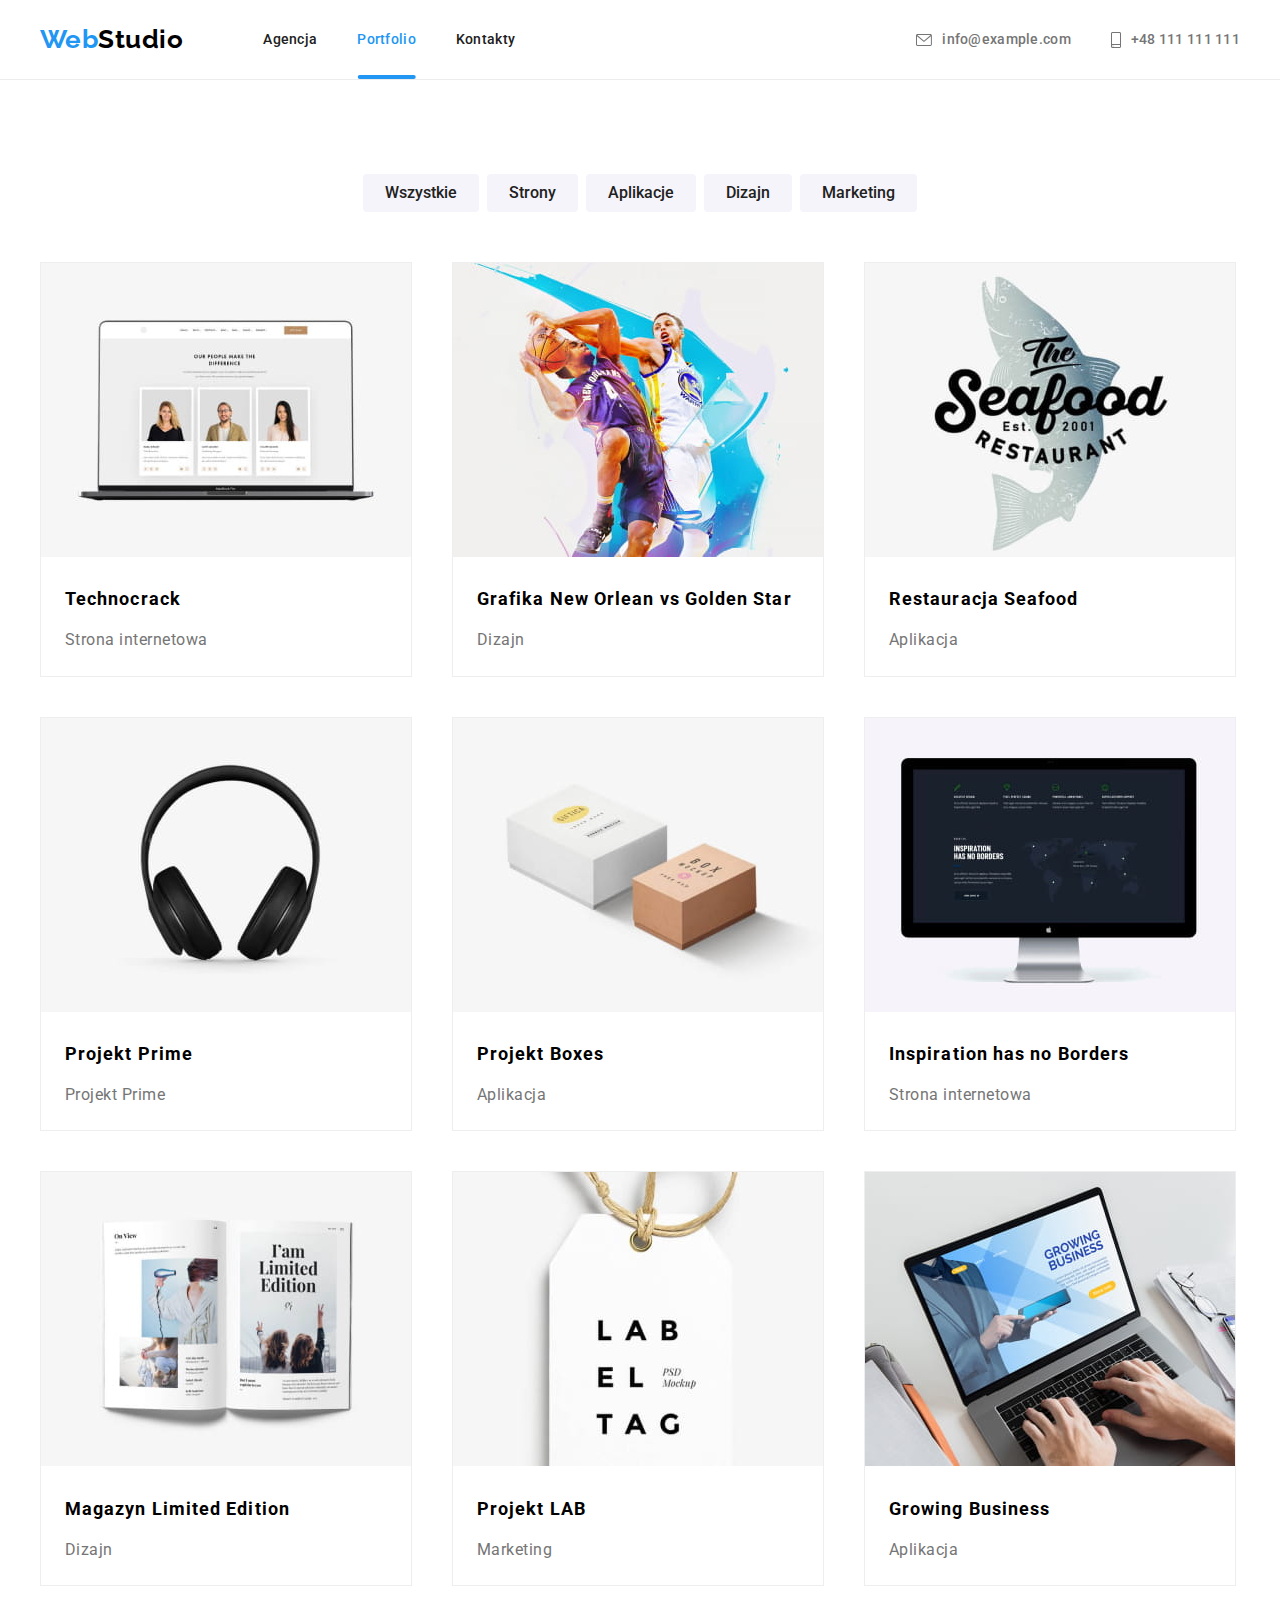
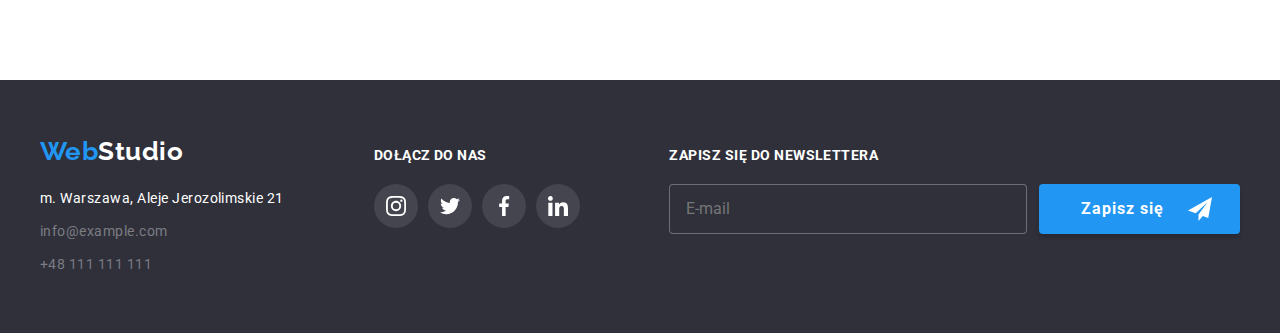
==== commit bb80d593: "BEM <p> "portfolio.html" revision" ====
--- a/portfolio.html
+++ b/portfolio.html
@@ -82,7 +82,7 @@
                 height="294"
               />
               <h3 class="achievements__title">Technocrack</h3>
-              <p>Strona internetowa</p>
+              <p class="achievements__subtitle">Strona internetowa</p>
             </li>
             <li class="achievements__card">
               <figure class="achievements__box">
@@ -99,7 +99,7 @@
                 height="294"
               />
               <h3 class="achievements__title">Grafika New Orlean vs Golden Star</h3>
-              <p>Dizajn</p>
+              <p class="achievements__subtitle">Dizajn</p>
             </li>
             <li class="achievements__card">
               <figure class="achievements__box">
@@ -116,7 +116,7 @@
                 height="294"
               />
               <h3 class="achievements__title">Restauracja Seafood</h3>
-              <p>Aplikacja</p>
+              <p class="achievements__subtitle">Aplikacja</p>
             </li>
             <li class="achievements__card">
               <figure class="achievements__box">
@@ -128,7 +128,7 @@
               </figure>
               <img src="./images/project_04.jpg" alt="Project Prime" width="370" height="294" />
               <h3 class="achievements__title">Projekt Prime</h3>
-              <p>Projekt Prime</p>
+              <p class="achievements__subtitle">Projekt Prime</p>
             </li>
             <li class="achievements__card">
               <figure class="achievements__box">
@@ -145,7 +145,7 @@
                 height="294"
               />
               <h3 class="achievements__title">Projekt Boxes</h3>
-              <p>Aplikacja</p>
+              <p class="achievements__subtitle">Aplikacja</p>
             </li>
             <li class="achievements__card">
               <figure class="achievements__box">
@@ -162,7 +162,7 @@
                 height="294"
               />
               <h3 class="achievements__title">Inspiration has no Borders</h3>
-              <p>Strona internetowa</p>
+              <p class="achievements__subtitle">Strona internetowa</p>
             </li>
             <li class="achievements__card">
               <figure class="achievements__box">
@@ -179,7 +179,7 @@
                 height="294"
               />
               <h3 class="achievements__title">Magazyn Limited Edition</h3>
-              <p>Dizajn</p>
+              <p class="achievements__subtitle">Dizajn</p>
             </li>
             <li class="achievements__card">
               <figure class="achievements__box">
@@ -196,7 +196,7 @@
                 height="294"
               />
               <h3 class="achievements__title">Projekt LAB</h3>
-              <p>Marketing</p>
+              <p class="achievements__subtitle">Marketing</p>
             </li>
             <li class="achievements__card">
               <figure class="achievements__box">
@@ -213,7 +213,7 @@
                 height="294"
               />
               <h3 class="achievements__title">Growing Business</h3>
-              <p>Aplikacja</p>
+              <p class="achievements__subtitle">Aplikacja</p>
             </li>
           </ul>
         </div>
@@ -239,7 +239,7 @@
           </address>
         </div>
         <div>
-          <h3>Dołącz do nas</h3>
+          <h3 class="page-footer__title">Dołącz do nas</h3>
           <ul class="footer-social">
             <li>
               <svg class="footer-social__icon" width="44" height="44" viewBox="0 0 20 32">
@@ -264,7 +264,7 @@
           </ul>
         </div>
         <div>
-          <h3>Zapisz się do newslettera</h3>
+          <h3 class="page-footer__title">Zapisz się do newslettera</h3>
           <form name="newsletter" autocomplete="off" class="footer-nsltr" novalidate>
             <label>
               <input type="email" class="footer-nsltr__email" placeholder="E-mail" />
--- a/css/styles.css
+++ b/css/styles.css
@@ -648,7 +648,7 @@
   letter-spacing: 0.06em;
   padding: 20px 24px 4px;
 }
-.achievements__card p {
+.achievements__subtitle {
   line-height: 1.9;
   padding: 4px 24px 20px;
 }
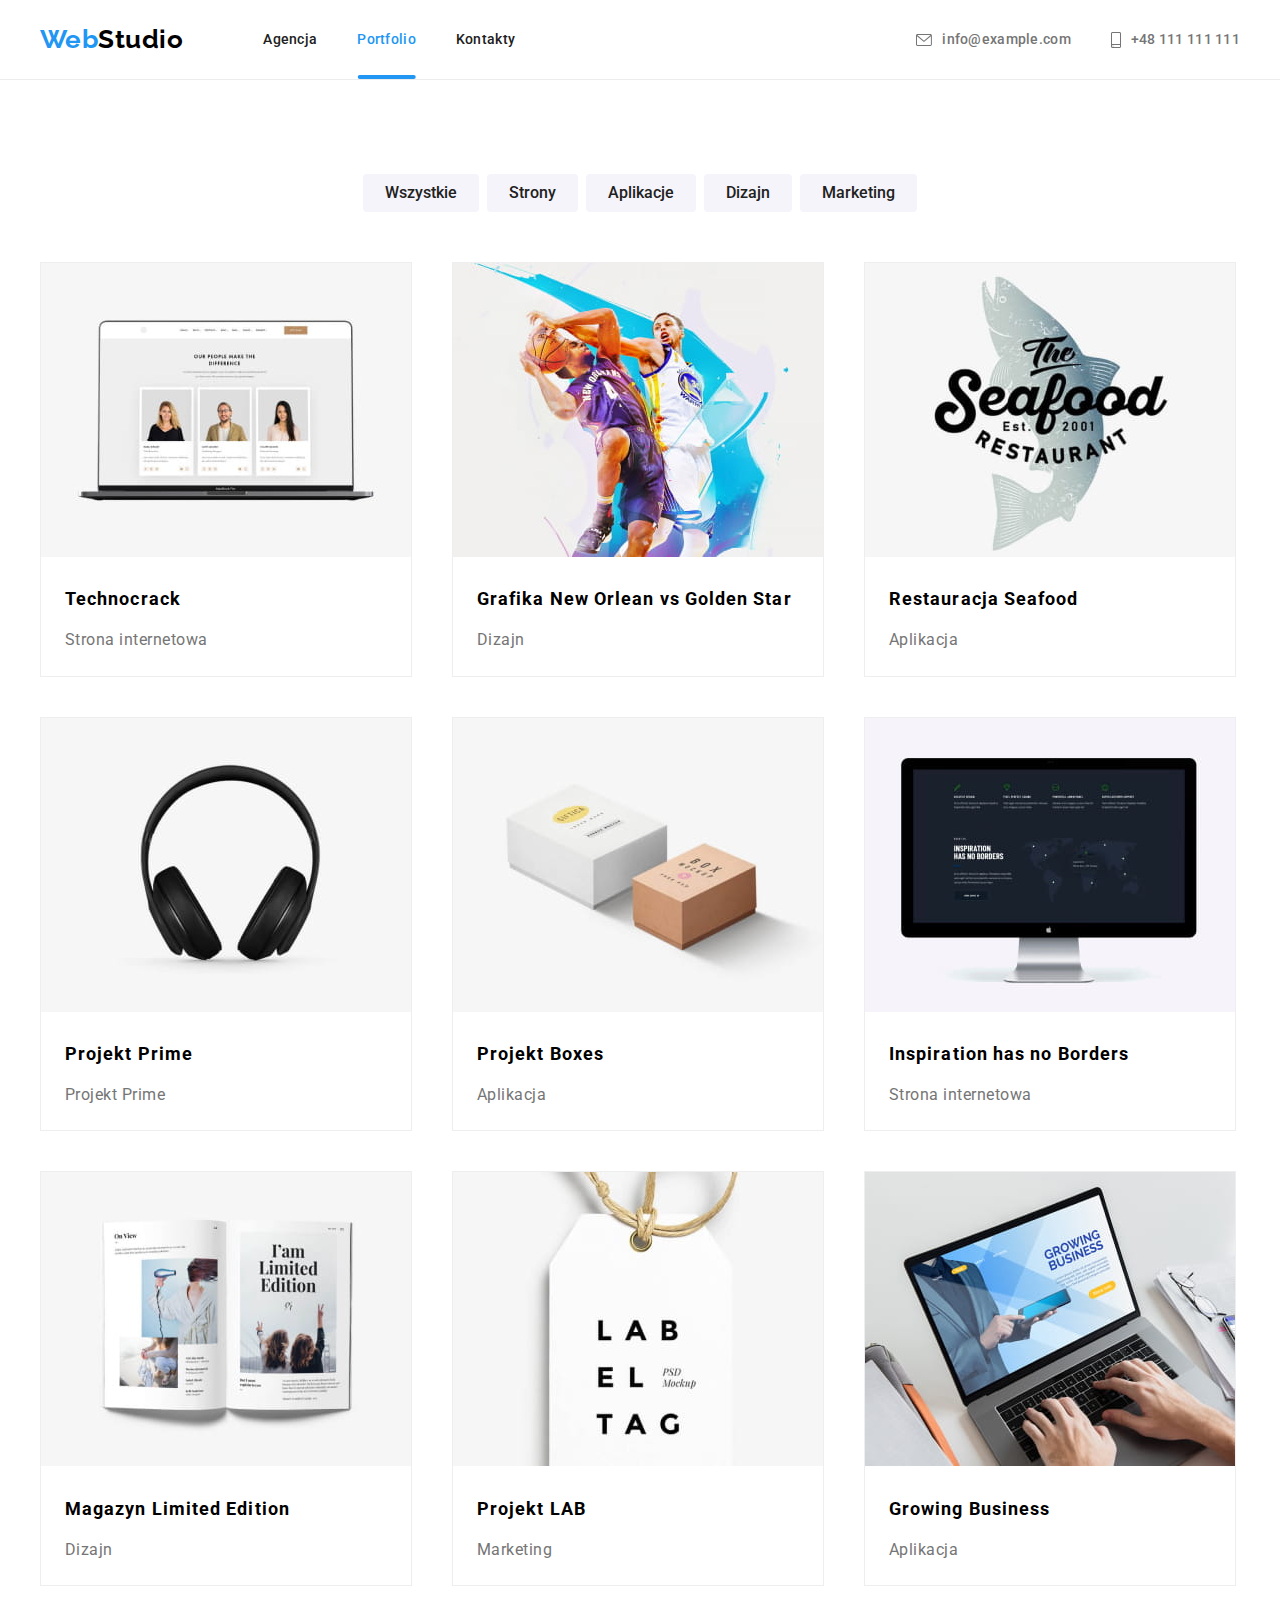
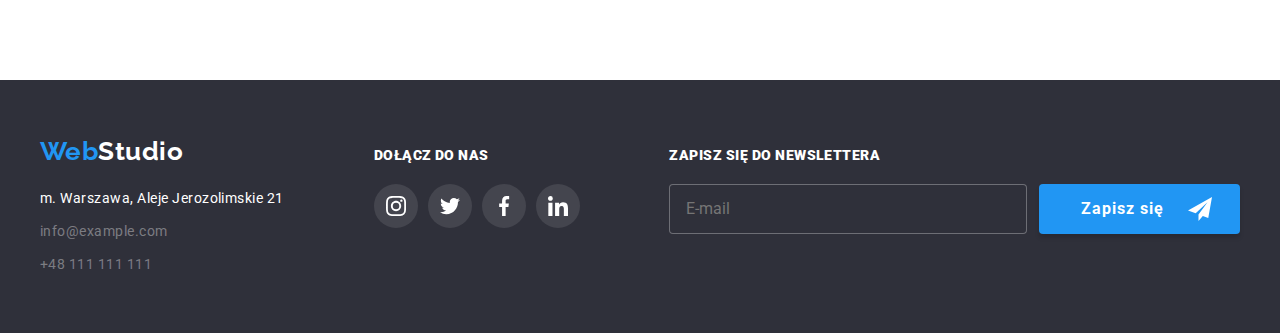
==== commit 57e31ebd: "html & css & scss changes" ====
--- a/portfolio.html
+++ b/portfolio.html
@@ -12,7 +12,7 @@
       rel="stylesheet"
     />
     <link rel="stylesheet" href="./css/modern-normalize.min.css" />
-    <link rel="stylesheet" href="./css/styles.css" />
+    <link rel="stylesheet" href="./css/main.min.css" />
     <title>WebStudio - portfolio</title>
   </head>
   <body>
@@ -221,18 +221,18 @@
     </main>
     <!-- footer -->
     <footer class="page-footer">
-      <div class="container page-footer__wrapper">
+      <div class="container container__page-footer">
         <div>
           <a href="./index.html" class="logo">Web<span class="logo--light">Studio</span></a>
           <address>
             <ul class="addr">
-              <li>m. Warszawa, Aleje Jerozolimskie 21</li>
-              <li>
+              <li class="addr__line">m. Warszawa, Aleje Jerozolimskie 21</li>
+              <li class="addr__line">
                 <a href="mailto:example@gmail.com"
                   ><span style="color: #ffffff60">info@example.com</span></a
                 >
               </li>
-              <li>
+              <li class="addr__line">
                 <a href="tel:+48111111111"><span style="color: #ffffff60">+48 111 111 111</span></a>
               </li>
             </ul>
--- a/css/main.min.css
+++ b/css/main.min.css
@@ -0,0 +1 @@
+*{margin:0}body{font-family:"Roboto",sans-serif;background-color:#fff;letter-spacing:.03em}ul{list-style:none;-webkit-padding-start:0px;padding-inline-start:0px}a{text-decoration:none;color:#2196f3}p{color:#757575}input{border:none;outline:none}.container{max-width:1200px;width:100%;margin:0 auto}.section{padding:94px 0}.section__text{font-family:"Roboto",sans-serif;font-size:36px;font-weight:700;line-height:1.2;text-align:center}.page-header{display:-webkit-box;display:-ms-flexbox;display:flex;-webkit-box-align:center;-ms-flex-align:center;align-items:center;-webkit-box-pack:justify;-ms-flex-pack:justify;justify-content:space-between;padding:24px 0}.page-header__menu{display:-webkit-box;display:-ms-flexbox;display:flex;gap:40px}.page-header__nav{display:-webkit-box;display:-ms-flexbox;display:flex;-webkit-box-align:center;-ms-flex-align:center;align-items:center;background-color:#fff}.logo{font-family:"Raleway",sans-serif,sans-serif;padding-right:80px;font-size:26px;font-weight:700;line-height:1.2}.logo--light{color:#fff}.logo--dark{color:#000}.page-header__link,.page-header__link--active{position:relative;padding-bottom:32px;color:#212121;-webkit-transition:250ms cubic-bezier(0.4, 0, 0.2, 1);transition:250ms cubic-bezier(0.4, 0, 0.2, 1)}.page-header__link--active{color:#2196f3}.page-header__link::after,.page-header__link--active::after{content:"";position:absolute;width:0;height:4px;left:50%;bottom:0;background-color:#2196f3;border-radius:2px;-webkit-transform:translate(-50%, 0);transform:translate(-50%, 0);-webkit-transition:250ms cubic-bezier(0.4, 0, 0.2, 1);transition:250ms cubic-bezier(0.4, 0, 0.2, 1)}.page-header__link:hover,.page-header__link--active:hover,.page-header__link:focus,.page-header__link--active:focus{color:#2196f3;fill:currentColor}.page-header__link:hover::after,.page-header__link--active:hover::after,.page-header__link:focus::after,.page-header__link--active:focus::after,.page-header__link:focus::after{width:100%}.page-header__link--active::after{width:100%;-webkit-transition-property:none;transition-property:none}.page-header__contacts{display:-webkit-box;display:-ms-flexbox;display:flex;gap:40px}.contact{display:-webkit-box;display:-ms-flexbox;display:flex;-webkit-box-align:center;-ms-flex-align:center;align-items:center;color:#757575;fill:currentColor;-webkit-transition:250ms cubic-bezier(0.4, 0, 0.2, 1);transition:250ms cubic-bezier(0.4, 0, 0.2, 1)}.contact:hover{color:#2196f3;fill:currentColor}.contact__icon{margin-right:10px}.page-header__menu,.page-header__contacts{font-size:14px;font-weight:500;line-height:1.2;letter-spacing:.02em}.slogan{padding:200px 0;text-align:center;background-image:-webkit-gradient(linear, left top, left bottom, from(rgba(47, 48, 58, 0.4)), to(rgba(47, 48, 58, 0.4))),url("../images/team.jpg");background-image:linear-gradient(rgba(47, 48, 58, 0.4), rgba(47, 48, 58, 0.4)),url("../images/team.jpg");background-repeat:no-repeat;background-position:50% 50%;background-color:#2f303a}.slogan__text{font-size:44px;font-weight:900;line-height:1.36;letter-spacing:.06em;color:#fff;text-transform:uppercase}.slogan__btn,.footer-nsltr__btn,.form__btn{cursor:pointer;color:#fff;background-color:#2196f3;font-weight:700;line-height:1.9;letter-spacing:.06em;border:none;-webkit-box-shadow:0px 4px 4px rgba(0,0,0,.15);box-shadow:0px 4px 4px rgba(0,0,0,.15);border-radius:4px}.slogan__btn{padding:10px 41px;margin-top:30px}.infos{padding-bottom:0}.infos__list{display:-webkit-box;display:-ms-flexbox;display:flex;gap:30px}.infos__rect{display:-webkit-inline-box;display:-ms-inline-flexbox;display:inline-flex;-webkit-box-align:center;-ms-flex-align:center;align-items:center;-webkit-box-pack:center;-ms-flex-pack:center;justify-content:center;width:270px;height:120px;background-color:#fff;border-radius:4px;margin-bottom:30px}.infos__icon{width:70px;height:70px}.infos__title{font-family:"Roboto",sans-serif;font-size:14px;font-weight:700;line-height:1.1;text-transform:uppercase}.infos__text{font-size:14px;line-height:1.7;padding-top:10px}.activities,.customers{display:-webkit-box;display:-ms-flexbox;display:flex;-webkit-box-pack:justify;-ms-flex-pack:justify;justify-content:space-between;padding-top:50px}.activities__img{position:relative;display:-webkit-inline-box;display:-ms-inline-flexbox;display:inline-flex}.activities__title{position:absolute;left:0;right:0;bottom:0;background-color:rgba(47,48,58,.8);padding:27px 82px}.activities__text{font-family:"Roboto",sans-serif;font-size:14px;font-weight:700;line-height:1.1;color:#fff;text-align:center;text-transform:uppercase}.team{background-color:#f5f4fa}.team__list{display:-webkit-box;display:-ms-flexbox;display:flex;-webkit-box-pack:justify;-ms-flex-pack:justify;justify-content:space-between;line-height:1.2;text-align:center;padding-top:50px}.team__card{height:428px;background-color:#fff;-webkit-box-shadow:0px 1px 3px rgba(0,0,0,.12),0px 1px 1px rgba(0,0,0,.14),0px 2px 1px rgba(0,0,0,.2);box-shadow:0px 1px 3px rgba(0,0,0,.12),0px 1px 1px rgba(0,0,0,.14),0px 2px 1px rgba(0,0,0,.2);border-radius:0px 0px 4px 4px}.team__title{font-weight:500;line-height:1.2;padding-top:30px;text-transform:none}.team__text{padding-top:10px}.team-links{display:-webkit-box;display:-ms-flexbox;display:flex;-webkit-box-align:center;-ms-flex-align:center;align-items:center;-webkit-box-pack:justify;-ms-flex-pack:justify;justify-content:space-between;padding:16px 32px 30px 32px}.team-links__icon{cursor:pointer;fill:#757575;padding:6px;border-radius:50%;-webkit-transition:250ms cubic-bezier(0.4, 0, 0.2, 1);transition:250ms cubic-bezier(0.4, 0, 0.2, 1)}.team-links__icon:hover{fill:#fff;background-color:#2196f3}.customers__rect{cursor:pointer;display:-webkit-box;display:-ms-flexbox;display:flex;-webkit-box-align:center;-ms-flex-align:center;align-items:center;width:170px;height:92px;border:1px solid #afb1b8;border-radius:4px;background:#fff;-webkit-transition:250ms cubic-bezier(0.4, 0, 0.2, 1);transition:250ms cubic-bezier(0.4, 0, 0.2, 1)}.customers__rect:hover,.customers__rect:focus{border-color:#2196f3}.customers__icon{padding-top:2px;fill:#afb1b8;-webkit-transition:250ms cubic-bezier(0.4, 0, 0.2, 1);transition:250ms cubic-bezier(0.4, 0, 0.2, 1)}.customers__icon:hover,.customers__icon:focus{fill:#2196f3}.page-footer{padding:56px 0;background-color:#2f303a}.page-footer__title{font-size:14px;font-weight:900;line-height:1.1;text-transform:uppercase;color:#fff;padding-top:12px}.container__page-footer{display:-webkit-box;display:-ms-flexbox;display:flex;-webkit-box-pack:justify;-ms-flex-pack:justify;justify-content:space-between}.addr{font-size:14px;line-height:1.7;font-style:normal;padding-top:11px;color:#fff}.addr__line{padding-top:9px}.footer-social{display:-webkit-box;display:-ms-flexbox;display:flex;-webkit-box-align:center;-ms-flex-align:center;align-items:center;-webkit-box-pack:justify;-ms-flex-pack:justify;justify-content:space-between;padding-top:20px;gap:10px}.footer-social__icon{cursor:pointer;fill:#fff;background-color:rgba(255,255,255,.1);padding:6px;border-radius:50%;-webkit-transition:250ms cubic-bezier(0.4, 0, 0.2, 1);transition:250ms cubic-bezier(0.4, 0, 0.2, 1)}.footer-social__icon:hover{fill:#fff;background-color:#2196f3}.footer-nsltr{display:-webkit-inline-box;display:-ms-inline-flexbox;display:inline-flex;-webkit-box-align:center;-ms-flex-align:center;align-items:center;-webkit-box-pack:justify;-ms-flex-pack:justify;justify-content:space-between;padding-top:20px;gap:12px}.footer-nsltr__icon{margin-left:24px}.footer-nsltr__email{line-height:1.3;color:rgba(255,255,255,.6);width:358px;height:50px;padding-left:16px;background-color:#2f303a;border:1px solid rgba(255,255,255,.3);border-radius:4px}.footer-nsltr__email:focus{outline:none;border-color:rgba(255,255,255,.3)}.footer-nsltr__btn{display:-webkit-inline-box;display:-ms-inline-flexbox;display:inline-flex;-ms-flex-negative:0;flex-shrink:0;-webkit-box-align:center;-ms-flex-align:center;align-items:center;-webkit-box-pack:justify;-ms-flex-pack:justify;justify-content:space-between;padding:10px 28px 10px 42px;fill:#fff}.backdrop{position:fixed;left:0;top:0;width:100%;height:100%;background-color:rgba(0,0,0,.2)}.modal{position:absolute;display:-webkit-box;display:-ms-flexbox;display:flex;top:50%;left:50%;width:528px;min-height:581px;background-color:#fff;-webkit-box-shadow:0px 1px 3px rgba(0,0,0,.12),0px 1px 1px rgba(0,0,0,.14),0px 2px 1px rgba(0,0,0,.2);box-shadow:0px 1px 3px rgba(0,0,0,.12),0px 1px 1px rgba(0,0,0,.14),0px 2px 1px rgba(0,0,0,.2);border-radius:4px;-webkit-transform:translate(-50%, -50%);transform:translate(-50%, -50%)}.modal__btn{position:absolute;cursor:pointer;top:8px;right:8px;width:30px;height:30px;padding-top:2px;border:1px solid rgba(0,0,0,.1);border-radius:50%;background-color:#fff;fill:#000;-webkit-transition:var(--hover-transition);transition:var(--hover-transition)}.modal__btn:hover,.modal__btn:focus{border-color:rgba(33,150,243,.5);fill:250ms cubic-bezier(0.4, 0, 0.2, 1)}.is-hidden{opacity:0;visibility:hidden;pointer-events:none}.form{width:448px;margin:2px 40px;padding:32px 0;text-align:center}.form__title{font-size:20px;font-weight:700;letter-spacing:1.8;text-align:center;padding-bottom:12px;color:#000}.form__label{display:-webkit-box;display:-ms-flexbox;display:flex;-webkit-box-orient:vertical;-webkit-box-direction:normal;-ms-flex-direction:column;flex-direction:column;font-size:12px;line-height:1.2;letter-spacing:.01em;text-align:left;color:#757575;outline:none}.form__box{display:-webkit-inline-box;display:-ms-inline-flexbox;display:inline-flex;-webkit-box-align:center;-ms-flex-align:center;align-items:center;padding:11px 15px;margin:4px 0 10px;border:1px solid rgba(33,33,33,.2);border-radius:4px}.form__box,.form__input{width:448px}.form__box:hover,.form__comment:hover,.form__box:focus-within,.form__input:focus-within,.form__comment:focus{border-color:#2196f3;fill:#2196f3;-webkit-transition:250ms cubic-bezier(0.4, 0, 0.2, 1);transition:250ms cubic-bezier(0.4, 0, 0.2, 1)}.form__icon{margin-right:15px}.form__comment{resize:none;margin:5px 0;padding:12px 15px;border:1px solid rgba(33,33,33,.2);border-radius:4px}.form__comment::-webkit-input-placeholder{color:#757575;opacity:.5}.form__comment::-moz-placeholder{color:#757575;opacity:.5}.form__comment:-ms-input-placeholder{color:#757575;opacity:.5}.form__comment::-ms-input-placeholder{color:#757575;opacity:.5}.form__comment::placeholder{color:#757575;opacity:.5}.form-checkbox{display:-webkit-inline-box;display:-ms-inline-flexbox;display:inline-flex;-webkit-box-align:center;-ms-flex-align:center;align-items:center;-webkit-column-gap:.4rem;-moz-column-gap:.4rem;column-gap:.4rem;margin-top:15px}.form-checkbox__container{position:relative;display:-webkit-inline-box;display:-ms-inline-flexbox;display:inline-flex;-webkit-box-flex:0;-ms-flex:0 0 auto;flex:0 0 auto;width:16px;height:16px;border-radius:2px;-webkit-transition:-webkit-box-shadow .15s ease-in;transition:-webkit-box-shadow .15s ease-in;transition:box-shadow .15s ease-in;transition:box-shadow .15s ease-in, -webkit-box-shadow .15s ease-in}.form-checkbox__input{position:absolute;width:100%;height:100%;clip:rect(1px 1px 1px 1px)}.form-checkbox__checkbox{display:block;width:100%;background-color:#fff;border:1px solid #757575;border-radius:2px;cursor:pointer}.form-checkbox__checkbox::after{content:"";position:absolute;display:block;left:4px;top:3px;width:55%;height:40%;-webkit-transform:rotate(-52deg);transform:rotate(-52deg);border-width:0 0 2px 2px;border-style:solid;border-color:rgba(0,0,0,0)}.form-checkbox__checkbox:hover{-webkit-box-shadow:0 0 3px #757575;box-shadow:0 0 3px #757575;border-color:#2196f3}.form-checkbox__input:checked+.form-checkbox__checkbox{border-color:#2196f3;background-color:#2196f3}.form-checkbox__input:checked+.form-checkbox__checkbox::after{border-color:#fff}.form__agree{font-size:14px;line-height:1.7;margin-top:3px;color:#757575}.form_link{text-decoration:underline}.form__btn{width:200px;text-align:center;padding:10px 41px;margin-top:30px}.form__btn:active{-webkit-transform:translateY(4px) scale(0.98);transform:translateY(4px) scale(0.98);-webkit-box-shadow:0px 2px 2px rgba(0,0,0,.15);box-shadow:0px 2px 2px rgba(0,0,0,.15);-webkit-transition:100ms cubic-bezier(0.4, 0, 0.2, 1);transition:100ms cubic-bezier(0.4, 0, 0.2, 1)}.top-line{border-top:1px solid #ececec}.buttons{display:-webkit-box;display:-ms-flexbox;display:flex;-webkit-box-pack:center;-ms-flex-pack:center;justify-content:center;gap:8px;padding-bottom:50px}.buttons__filter{cursor:pointer;color:#212121;background-color:#f5f4fa;font-weight:500;line-height:1.6;padding:6px 22px;border:none;border-radius:4px;-webkit-transition:250ms cubic-bezier(0.4, 0, 0.2, 1);transition:250ms cubic-bezier(0.4, 0, 0.2, 1)}.buttons__filter:hover,.buttons__filter:focus{color:#fff;background-color:#2196f3;-webkit-box-shadow:0px 3px 1px rgba(0,0,0,.1),0px 1px 2px rgba(0,0,0,.08),0px 2px 2px rgba(0,0,0,.12);box-shadow:0px 3px 1px rgba(0,0,0,.1),0px 1px 2px rgba(0,0,0,.08),0px 2px 2px rgba(0,0,0,.12)}.achievements{display:-webkit-box;display:-ms-flexbox;display:flex;-ms-flex-wrap:wrap;flex-wrap:wrap;gap:40px}.achievements__card{position:relative;cursor:pointer;border:1px solid #eee;-webkit-transition:250ms cubic-bezier(0.4, 0, 0.2, 1);transition:250ms cubic-bezier(0.4, 0, 0.2, 1)}.achievements__card:hover,.achievements__card:focus{-webkit-box-shadow:0px 1px 1px rgba(0,0,0,.12),0px 4px 4px rgba(0,0,0,.06),1px 4px 6px rgba(0,0,0,.16);box-shadow:0px 1px 1px rgba(0,0,0,.12),0px 4px 4px rgba(0,0,0,.06),1px 4px 6px rgba(0,0,0,.16)}.achievements__title{font-size:18px;font-weight:700;line-height:2;letter-spacing:.06em;padding:20px 24px 4px}.achievements__subtitle{line-height:1.9;padding:4px 24px 20px}.achievements__box{position:absolute;width:370px;height:294px;overflow:hidden}.achievements__overlay{position:absolute;top:0;left:0;width:100%;height:100%;background-color:rgba(33,150,243,.9);-webkit-transform:translateY(100%);transform:translateY(100%);-webkit-transition:250ms cubic-bezier(0.4, 0, 0.2, 1);transition:250ms cubic-bezier(0.4, 0, 0.2, 1)}.achievements__text{font-size:18px;line-height:1.6;color:#fff;padding:49px 45px 49px 24px}.achievements__card:hover .achievements__overlay{-webkit-transform:translateY(0);transform:translateY(0)}/*# sourceMappingURL=main.min.css.map */